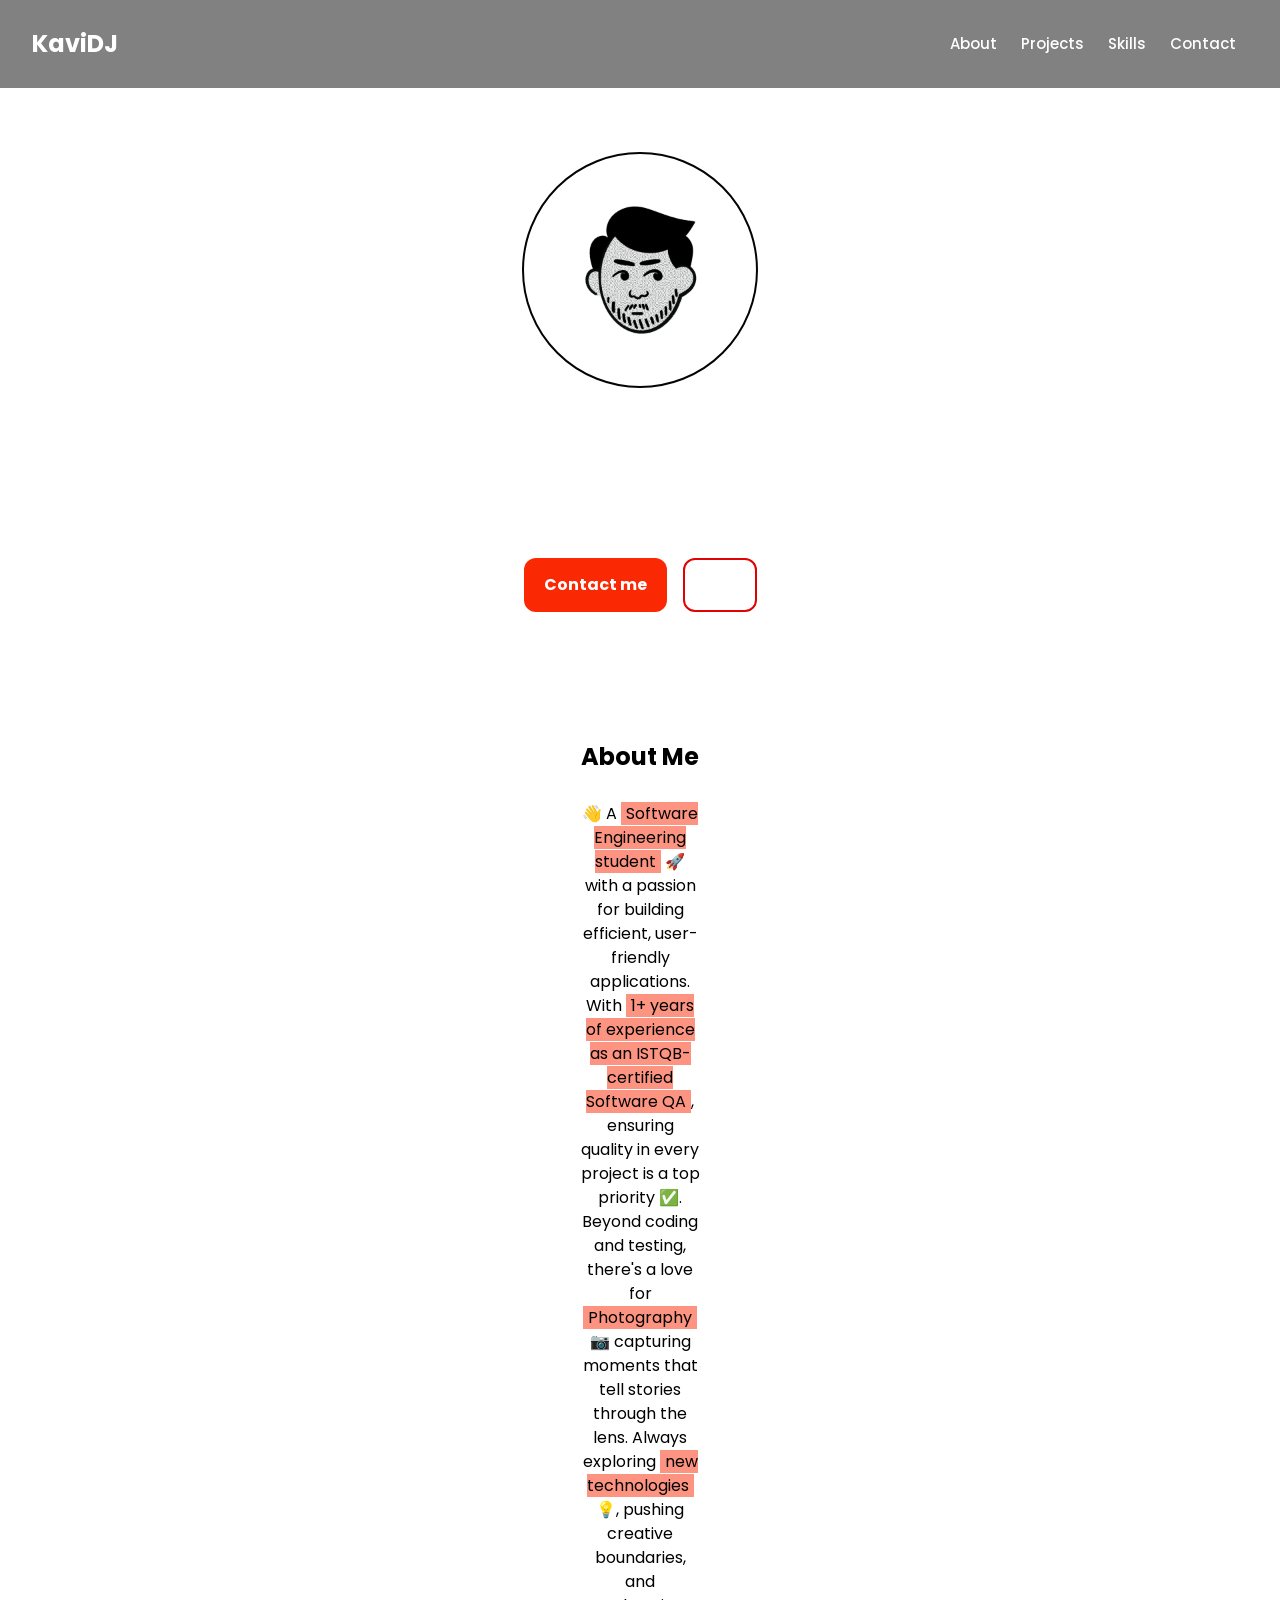
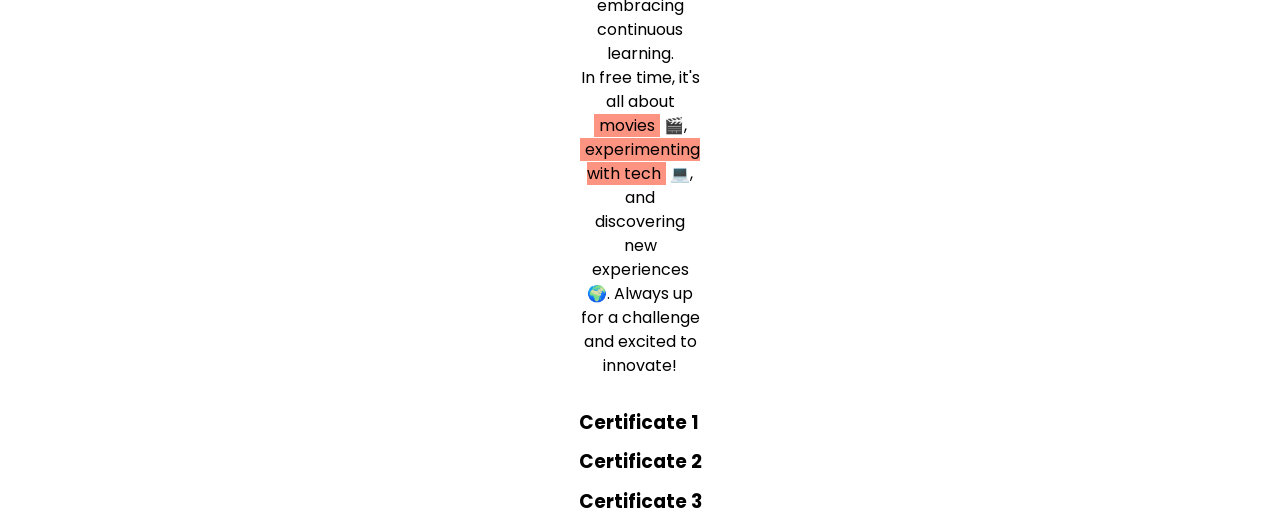
==== index2.html @ ee008426 "UI improved" ====
<!doctype html>
<html lang="en">
<head>
    <meta charset="UTF-8">
    <meta name="viewport" content="width=device-width, initial-scale=1">
    <title>Portfolio</title>
    <link rel="stylesheet" href="styles.css">
    <link rel="stylesheet" href="assets/normalize.css">

    <link rel="preconnect" href="https://fonts.googleapis.com">
    <link rel="preconnect" href="https://fonts.gstatic.com" crossorigin>
    <link href="https://fonts.googleapis.com/css2?family=Poppins:ital,wght@0,100;0,200;0,300;0,400;0,500;0,600;0,700;0,800;0,900;1,100;1,200;1,300;1,400;1,500;1,600;1,700;1,800;1,900&display=swap" rel="stylesheet">
</head>
<body>
<header class="headerNav">
    <a href="/" class="logo-text poppins-bold">KaviDJ</a>
    <nav class="nav">
        <ul class="nav-links poppins-regular">
            <li><a href="/">About</a> </li>
            <li><a href="/">Projects</a> </li>
            <li><a href="/">Skills</a> </li>
            <li><a href="/">Contact</a> </li>
        </ul>
    </nav>
</header>
<main>
    <div class="header finisher-header">
        <section class="hero">
            <div class="hero-img-bg">
                <img class="hero-img" src="assets/logo.png" alt="hero image">
            </div>
            <h1 class="hero-title poppins-bold">Hi, I'm Kavindu Jayasundara</h1>
            <p class="hero-subtitle poppins-regular">Software Engineer (UG) | QA | UI/UX</p>
            <div class="hero-buttons">
                <button class="primary-button">
                    <a class="poppins-bold" href="/">Contact me</a>
                </button>
                <button class="cv-button">
                    <img class="cv-img" src="assets/cv.png" alt="cv">
                </button>
            </div>
        </section>
    </div>

    <section class="about">
        <h2 class="section-title poppins-bold">About Me</h2>
        <p class="section-subtitle poppins-regular">
            👋 A <mark>Software Engineering student</mark> 🚀 with a passion for building efficient, user-friendly applications.
            With <mark>1+ years of experience as an ISTQB-certified Software QA</mark>, ensuring quality in every project is a top priority ✅.
            <br>
            Beyond coding and testing, there's a love for <mark>Photography</mark> 📷 capturing moments that tell stories through the lens.
            Always exploring <mark>new technologies</mark> 💡, pushing creative boundaries, and embracing continuous learning.
            <br>
            In free time, it's all about <mark>movies</mark> 🎬, <mark>experimenting with tech</mark> 💻, and discovering new experiences 🌍.
            Always up for a challenge and excited to innovate!</p>
        <div class="certifications">
            <div class="card">
                <h3 class="card-title
                poppins-bold">Certificate 1</h3>
            </div>
            <div class="card">
                <h3 class="card-title poppins-bold">Certificate 2</h3>
            </div>
            <div class="card">
                <h3 class="card-title
                poppins-bold">Certificate 3</h3>
            </div>
        </div>
    </section>
</main>

<script src="assets/finisher-header.es5.min.js" type="text/javascript"></script>
<script type="text/javascript">
    new FinisherHeader({
        "count": 10,
        "size": {
            "min": 1300,
            "max": 1500,
            "pulse": 0
        },
        "speed": {
            "x": {
                "min": 0.1,
                "max": 0.6
            },
            "y": {
                "min": 0.1,
                "max": 0.6
            }
        },
        "colors": {
            "background": "#eb2a2a",
            "particles": [
                "#ff4848",
                "#000000",
                "#2235e5",
                "#000000",
                "#ff0000"
            ]
        },
        "blending": "overlay",
        "opacity": {
            "center": 0.5,
            "edge": 0.05
        },
        "skew": 0,
        "shapes": [
            "c"
        ]
    });
</script>
</body>
</html>
---- styles.css ----
:root{

}

@layer reset {
    /* Box sizing rules */
    *,
    *::before,
    *::after {
        box-sizing: border-box;
    }

    /* Prevent font size inflation */
    html {
        -moz-text-size-adjust: none;
        -webkit-text-size-adjust: none;
        text-size-adjust: none;
    }

    /* Remove default margin in favour of better control in authored CSS */
    body, h1, h2, h3, h4, p,
    figure, blockquote, dl, dd {
        margin-block-end: 0;
    }

    /* Remove list styles on ul, ol elements with a list role, which suggests default styling will be removed */
    ul[role='list'],
    ol[role='list'] {
        list-style: none;
    }

    /* Set core body defaults */
    body {
        min-height: 100vh;
        line-height: 1.5;
    }

    /* Set shorter line heights on headings and interactive elements */
    h1, h2, h3, h4,
    button, input, label {
        line-height: 1.1;
    }

    /* Balance text wrapping on headings */
    h1, h2,
    h3, h4 {
        text-wrap: balance;
    }

    /* A elements that don't have a class get default styles */
    a:not([class]) {
        text-decoration-skip-ink: auto;
        color: currentColor;
    }

    /* Make images easier to work with */
    img,
    picture {
        max-width: 100%;
        display: block;
    }

    /* Inherit fonts for inputs and buttons */
    input, button,
    textarea, select {
        font-family: inherit;
        font-size: inherit;
    }

    /* Make sure textareas without a rows attribute are not tiny */
    textarea:not([rows]) {
        min-height: 10em;
    }

    /* Anything that has been anchored to should have extra scroll margin */
    :target {
        scroll-margin-block: 5ex;
    }
}

@layer poppins {
    .poppins-thin {
        font-family: "Poppins", sans-serif;
        font-weight: 100;
        font-style: normal;
    }

    .poppins-extralight {
        font-family: "Poppins", sans-serif;
        font-weight: 200;
        font-style: normal;
    }

    .poppins-light {
        font-family: "Poppins", sans-serif;
        font-weight: 300;
        font-style: normal;
    }

    .poppins-regular {
        font-family: "Poppins", sans-serif;
        font-weight: 400;
        font-style: normal;
    }

    .poppins-medium {
        font-family: "Poppins", sans-serif;
        font-weight: 500;
        font-style: normal;
    }

    .poppins-semibold {
        font-family: "Poppins", sans-serif;
        font-weight: 600;
        font-style: normal;
    }

    .poppins-bold {
        font-family: "Poppins", sans-serif;
        font-weight: 700;
        font-style: normal;
    }

    .poppins-extrabold {
        font-family: "Poppins", sans-serif;
        font-weight: 800;
        font-style: normal;
    }

    .poppins-black {
        font-family: "Poppins", sans-serif;
        font-weight: 900;
        font-style: normal;
    }

    .poppins-thin-italic {
        font-family: "Poppins", sans-serif;
        font-weight: 100;
        font-style: italic;
    }

    .poppins-extralight-italic {
        font-family: "Poppins", sans-serif;
        font-weight: 200;
        font-style: italic;
    }

    .poppins-light-italic {
        font-family: "Poppins", sans-serif;
        font-weight: 300;
        font-style: italic;
    }

    .poppins-regular-italic {
        font-family: "Poppins", sans-serif;
        font-weight: 400;
        font-style: italic;
    }

    .poppins-medium-italic {
        font-family: "Poppins", sans-serif;
        font-weight: 500;
        font-style: italic;
    }

    .poppins-semibold-italic {
        font-family: "Poppins", sans-serif;
        font-weight: 600;
        font-style: italic;
    }

    .poppins-bold-italic {
        font-family: "Poppins", sans-serif;
        font-weight: 700;
        font-style: italic;
    }

    .poppins-extrabold-italic {
        font-family: "Poppins", sans-serif;
        font-weight: 800;
        font-style: italic;
    }

    .poppins-black-italic {
        font-family: "Poppins", sans-serif;
        font-weight: 900;
        font-style: italic;
    }
}

@layer base {
    .headerNav{
        display: flex;
        justify-content: space-between;
        align-items: center;
        padding: 1rem 2rem;
        background-color: rgba(5, 5, 5, 0.5);
        color: white;
    }

    .logo-text{
        color: white;
        font-size: 1.5rem;
        text-decoration: none;
    }

    .nav-links{
        display: flex;
        align-items: center;
    }
    .nav-links li{
        list-style: none;
        margin: 0 12px;
    }
    .nav-links li a{
        position: relative;
        color: #ffffff;
        font-size: 15px;
        font-weight: 500;
        padding: 6px 0;
        text-decoration: none;
    }
    .nav-links li a:before{
        content: '';
        position: absolute;
        bottom: 0;
        left: 0;
        height: 3px;
        width: 0%;
        background: #fb2804;
        border-radius: 12px;
        transition: all 0.4s ease;
    }
    .nav-links li a:hover:before{
        width: 100%;
    }

    .header{
        padding-bottom: 3rem;
    }

    .hero{
        display: flex;
        flex-direction: column;
        justify-content: center;
        align-items: center;
        gap: 1rem;
        margin-top: 4rem;
    }

    .hero-img-bg{
        background-color: #ffffff;
        border-radius: 50%;
        border: 2px solid #040404;
        padding: 1rem;
    }

    .hero-img{
        height: 200px;
        width: 200px;
    }

    .hero-title{
        font-size: 2rem;
        font-weight: 700;
        margin-bottom: 5px;
        color: white;

    }

    .hero-subtitle{
        font-size: 1rem;
        font-weight: 400;
        margin-top: 0px;
        margin-bottom: 20px;
        color: white;

    }

    .hero-buttons{
        display: flex;
        gap: 1rem;
    }

    .primary-button{
        padding: 10px 20px;
        background-color: #fb2804;
        border: none;
        border-radius: 12px;
        font-size: 15px;
        font-weight: 500;
        cursor: pointer;
        transition: all 0.4s ease;
    }

    .primary-button:hover{
        background-color: #fa6060;

    }

    .primary-button>a{
        color: white;
        text-decoration: none;
    }

    .cv-button{
        padding: 10px 20px;
        background-color: transparent;
        border: 2px solid #e10303;
        border-radius: 12px;
        cursor: pointer;
    }

    .cv-img{
        height: 30px;
        width: 30px;
    }

    .about{
        display: flex;
        flex-direction: column;
        justify-content: center;
        align-items: center;
        gap: 1rem;
        margin-top: 4rem;
    }

    .section-subtitle{
        padding-inline: 40rem ;
        flex: auto;
        text-align: center;
    }

    .section-subtitle>mark{
        background-color: rgba(251, 40, 4, 0.5);
        padding-left: 5px;
        padding-right: 5px;
    }
    .
}
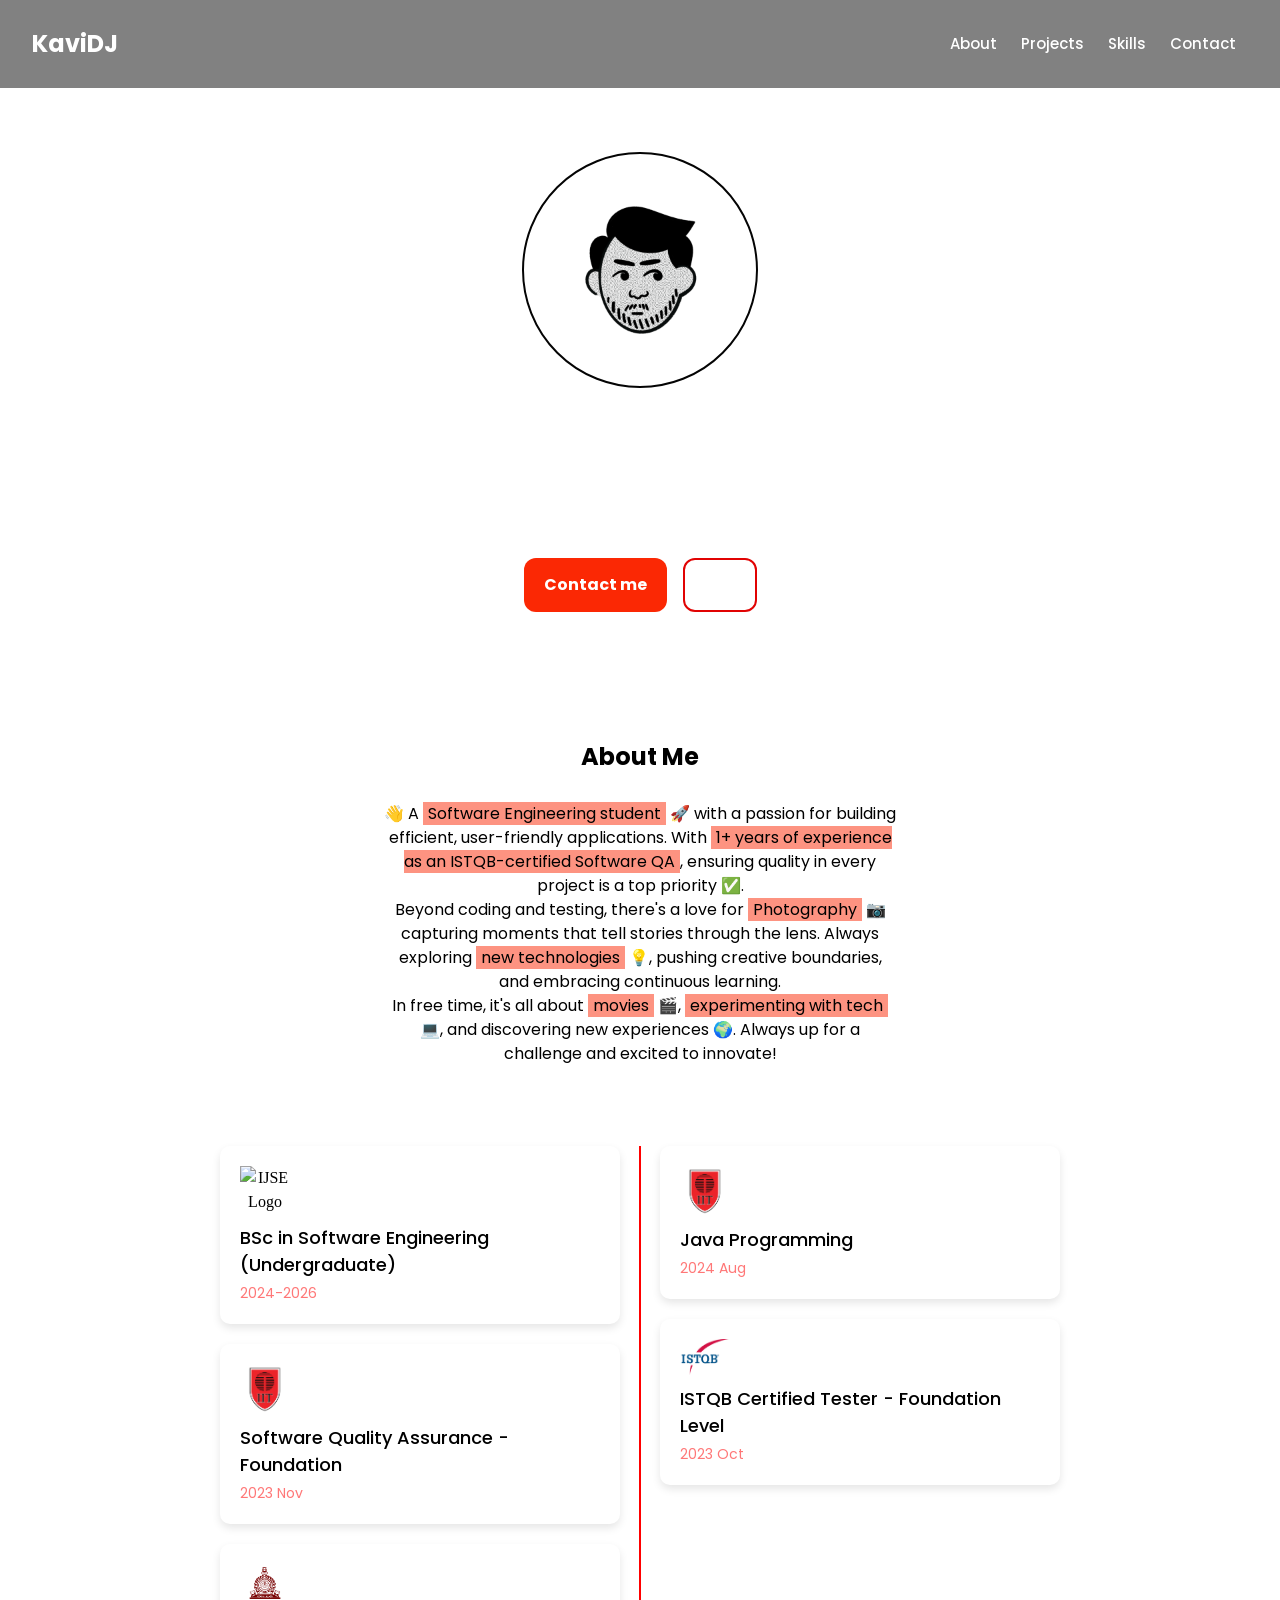
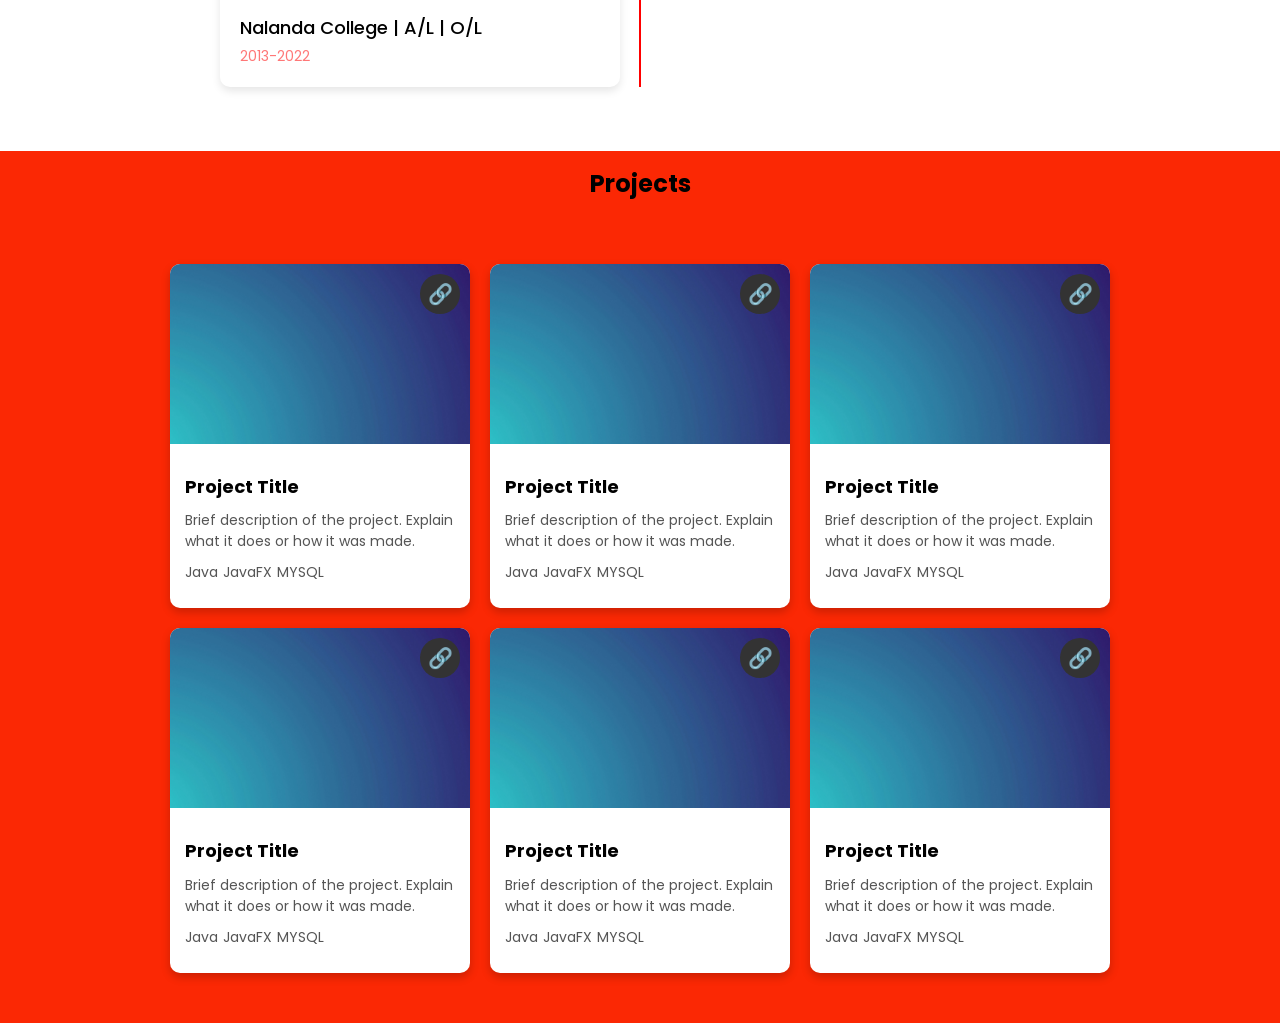
==== commit f684302f: "added sections" ====
--- a/index2.html
+++ b/index2.html
@@ -53,22 +53,152 @@
             <br>
             In free time, it's all about <mark>movies</mark> 🎬, <mark>experimenting with tech</mark> 💻, and discovering new experiences 🌍.
             Always up for a challenge and excited to innovate!</p>
-        <div class="certifications">
-            <div class="card">
-                <h3 class="card-title
-                poppins-bold">Certificate 1</h3>
-            </div>
-            <div class="card">
-                <h3 class="card-title poppins-bold">Certificate 2</h3>
-            </div>
-            <div class="card">
-                <h3 class="card-title
-                poppins-bold">Certificate 3</h3>
-            </div>
+        <div class="timeline" >
+            <!-- Left Column -->
+            <div class="column">
+                <div class="card">
+                    <img src="assets/ijse.png" alt="IJSE Logo">
+                    <div class="title poppins-medium">BSc in Software Engineering (Undergraduate)</div>
+                    <div class="date poppins-regular">2024-2026</div>
+                </div>
+
+                <div class="card">
+                    <img src="assets/iit.png" alt="IIT Logo">
+                    <div class="title poppins-medium">Software Quality Assurance - Foundation</div>
+                    <div class="date poppins-regular">2023 Nov</div>
+                </div>
+
+                <div class="card">
+                    <img src="assets/nc.png" alt="NC Logo">
+                    <div class="title poppins-medium">Nalanda College | A/L | O/L</div>
+                    <div class="date poppins-regular">2013-2022</div>
+                </div>
+            </div>
+
+            <!-- Right Column -->
+            <div class="column">
+                <div class="card">
+                    <img src="assets/iit.png" alt="IIT Logo">
+                    <div class="title poppins-medium">Java Programming</div>
+                    <div class="date poppins-regular">2024 Aug</div>
+                </div>
+
+                <div class="card">
+                    <img src="assets/istqb.jpg" alt="ISTQB Logo">
+                    <div class="title poppins-medium">ISTQB Certified Tester - Foundation Level</div>
+                    <div class="date poppins-regular">2023 Oct</div>
+                </div>
+
+
+            </div>
+        </div>
+    </section>
+
+    <section class="projects">
+        <h2 class="section-title poppins-bold">Projects</h2>
+        <div class="projects-container">
+
+            <div class="project-card">
+                <div class="github-circle">
+                    <a href="assets/project.jpg" target="_blank">🔗</a>
+                </div>
+                <img src="assets/project.jpg" alt="Project 1">
+                <div class="content">
+                    <h3 class="poppins-medium">Project Title</h3>
+                    <p class="poppins-regular">Brief description of the project. Explain what it does or how it was made.</p>
+                    <div class="tech-stack poppins-regular">
+                        <p class="tech">Java</p>
+                        <p class="tech">JavaFX</p>
+                        <p class="tech">MYSQL</p>
+                    </div>
+                </div>
+            </div>
+
+            <div class="project-card">
+                <div class="github-circle">
+                    <a href="assets/project.jpg" target="_blank">🔗</a>
+                </div>
+                <img src="assets/project.jpg" alt="Project 1">
+                <div class="content">
+                    <h3 class="poppins-medium">Project Title</h3>
+                    <p class="poppins-regular">Brief description of the project. Explain what it does or how it was made.</p>
+                    <div class="tech-stack poppins-regular">
+                        <p class="tech">Java</p>
+                        <p class="tech">JavaFX</p>
+                        <p class="tech">MYSQL</p>
+                    </div>
+                </div>
+            </div>
+
+            <div class="project-card">
+                <div class="github-circle">
+                    <a href="assets/project.jpg" target="_blank">🔗</a>
+                </div>
+                <img src="assets/project.jpg" alt="Project 1">
+                <div class="content">
+                    <h3 class="poppins-medium">Project Title</h3>
+                    <p class="poppins-regular">Brief description of the project. Explain what it does or how it was made.</p>
+                    <div class="tech-stack poppins-regular">
+                        <p class="tech">Java</p>
+                        <p class="tech">JavaFX</p>
+                        <p class="tech">MYSQL</p>
+                    </div>
+                </div>
+            </div>
+
+            <div class="project-card">
+                <div class="github-circle">
+                    <a href="assets/project.jpg" target="_blank">🔗</a>
+                </div>
+                <img src="assets/project.jpg" alt="Project 1">
+                <div class="content">
+                    <h3 class="poppins-medium">Project Title</h3>
+                    <p class="poppins-regular">Brief description of the project. Explain what it does or how it was made.</p>
+                    <div class="tech-stack poppins-regular">
+                        <p class="tech">Java</p>
+                        <p class="tech">JavaFX</p>
+                        <p class="tech">MYSQL</p>
+                    </div>
+                </div>
+            </div>
+
+            <div class="project-card">
+                <div class="github-circle">
+                    <a href="assets/project.jpg" target="_blank">🔗</a>
+                </div>
+                <img src="assets/project.jpg" alt="Project 1">
+                <div class="content">
+                    <h3 class="poppins-medium">Project Title</h3>
+                    <p class="poppins-regular">Brief description of the project. Explain what it does or how it was made.</p>
+                    <div class="tech-stack poppins-regular">
+                        <p class="tech">Java</p>
+                        <p class="tech">JavaFX</p>
+                        <p class="tech">MYSQL</p>
+                    </div>
+                </div>
+            </div>
+
+            <div class="project-card">
+                <div class="github-circle">
+                    <a href="assets/project.jpg" target="_blank">🔗</a>
+                </div>
+                <img src="assets/project.jpg" alt="Project 1">
+                <div class="content">
+                    <h3 class="poppins-medium">Project Title</h3>
+                    <p class="poppins-regular">Brief description of the project. Explain what it does or how it was made.</p>
+                    <div class="tech-stack poppins-regular">
+                        <p class="tech">Java</p>
+                        <p class="tech">JavaFX</p>
+                        <p class="tech">MYSQL</p>
+                    </div>
+                </div>
+            </div>
+
         </div>
     </section>
 </main>
 
+<script src="script.js"></script>
 <script src="assets/finisher-header.es5.min.js" type="text/javascript"></script>
 <script type="text/javascript">
     new FinisherHeader({
--- a/styles.css
+++ b/styles.css
@@ -1,5 +1,5 @@
 :root{
-
+    --primary: #fb2804;
 }
 
 @layer reset {
@@ -326,7 +326,7 @@
     }
 
     .section-subtitle{
-        padding-inline: 40rem ;
+        padding-inline: 30% ;
         flex: auto;
         text-align: center;
     }
@@ -336,5 +336,153 @@
         padding-left: 5px;
         padding-right: 5px;
     }
-    .
+
+
+    .timeline {
+        display: flex;
+        justify-content: center;
+        align-items: flex-start;
+        gap: 40px;
+        position: relative;
+        margin-top: 4rem;
+    }
+
+    .timeline::before {
+        content: "";
+        position: absolute;
+        width: 2px;
+        height: 100%;
+        background-color: #ff0000;
+        left: 50%;
+        top: 0;
+        transform: translateX(-50%);
+    }
+
+    .column {
+        display: flex;
+        flex-direction: column;
+        gap: 20px;
+    }
+
+    .card {
+        background-color: transparent;
+        padding: 20px;
+        border-radius: 10px;
+        box-shadow: 0 4px 8px rgba(0, 0, 0, 0.1);
+        width: 400px;
+        text-align: center;
+        transition: transform 0.3s ease, box-shadow 0.3s ease;
+    }
+
+    .card:hover {
+        transform: translateY(-5px);
+        box-shadow: 0 6px 12px rgba(255, 0, 0, 0.2);
+    }
+
+    .card img {
+        max-width: 50px;
+        margin-bottom: 10px;
+        margin-left: 0;
+    }
+
+    .title {
+        font-size: 18px;
+        margin-bottom: 5px;
+        text-align: left;
+    }
+
+    .date {
+        font-size: 14px;
+        color: #ff7777;
+        text-align: left;
+    }
+
+
+
+    .projects{
+        display: flex;
+        flex-direction: column;
+        justify-content: center;
+        align-items: center;
+        gap: 1rem;
+        margin-top: 4rem;
+        background-color: var(--primary);
+    }
+
+    .projects-container {
+        display: grid;
+        grid-template-columns: repeat(3, 1fr);
+        gap: 20px;
+        padding: 50px;
+        justify-content: center;
+    }
+
+    .project-card {
+        background: white;
+        border-radius: 10px;
+        overflow: hidden;
+        box-shadow: 0 4px 10px rgba(0, 0, 0, 0.2);
+        max-width: 300px;
+    }
+
+    .project-card img {
+        width: 100%;
+        height: 180px;
+        object-fit: cover;
+    }
+
+    .content {
+        padding: 15px;
+    }
+
+    .content h3 {
+        font-size: 18px;
+        font-weight: bold;
+    }
+
+    .content p {
+        font-size: 14px;
+        color: #555;
+    }
+
+    .tech-stack{
+        display: flex;
+        flex-direction: row;
+        gap: 5px;
+    }
+
+    .tech {
+        font-size: 5px;
+        color: #000000;
+        margin: 10px 0;
+    }
+
+    .github-circle {
+        position: absolute;
+        top: 10px;
+        right: 10px;
+        width: 40px;
+        height: 40px;
+        background-color: #333;
+        border-radius: 50%;
+        display: flex;
+        justify-content: center;
+        align-items: center;
+    }
+
+    .github-circle a {
+        color: white;
+        text-decoration: none;
+        font-size: 20px;
+    }
+
+    .project-card {
+        position: relative;
+        background: white;
+        border-radius: 10px;
+        overflow: hidden;
+        box-shadow: 0 4px 10px rgba(0, 0, 0, 0.2);
+        max-width: 300px;
+    }
+
 }
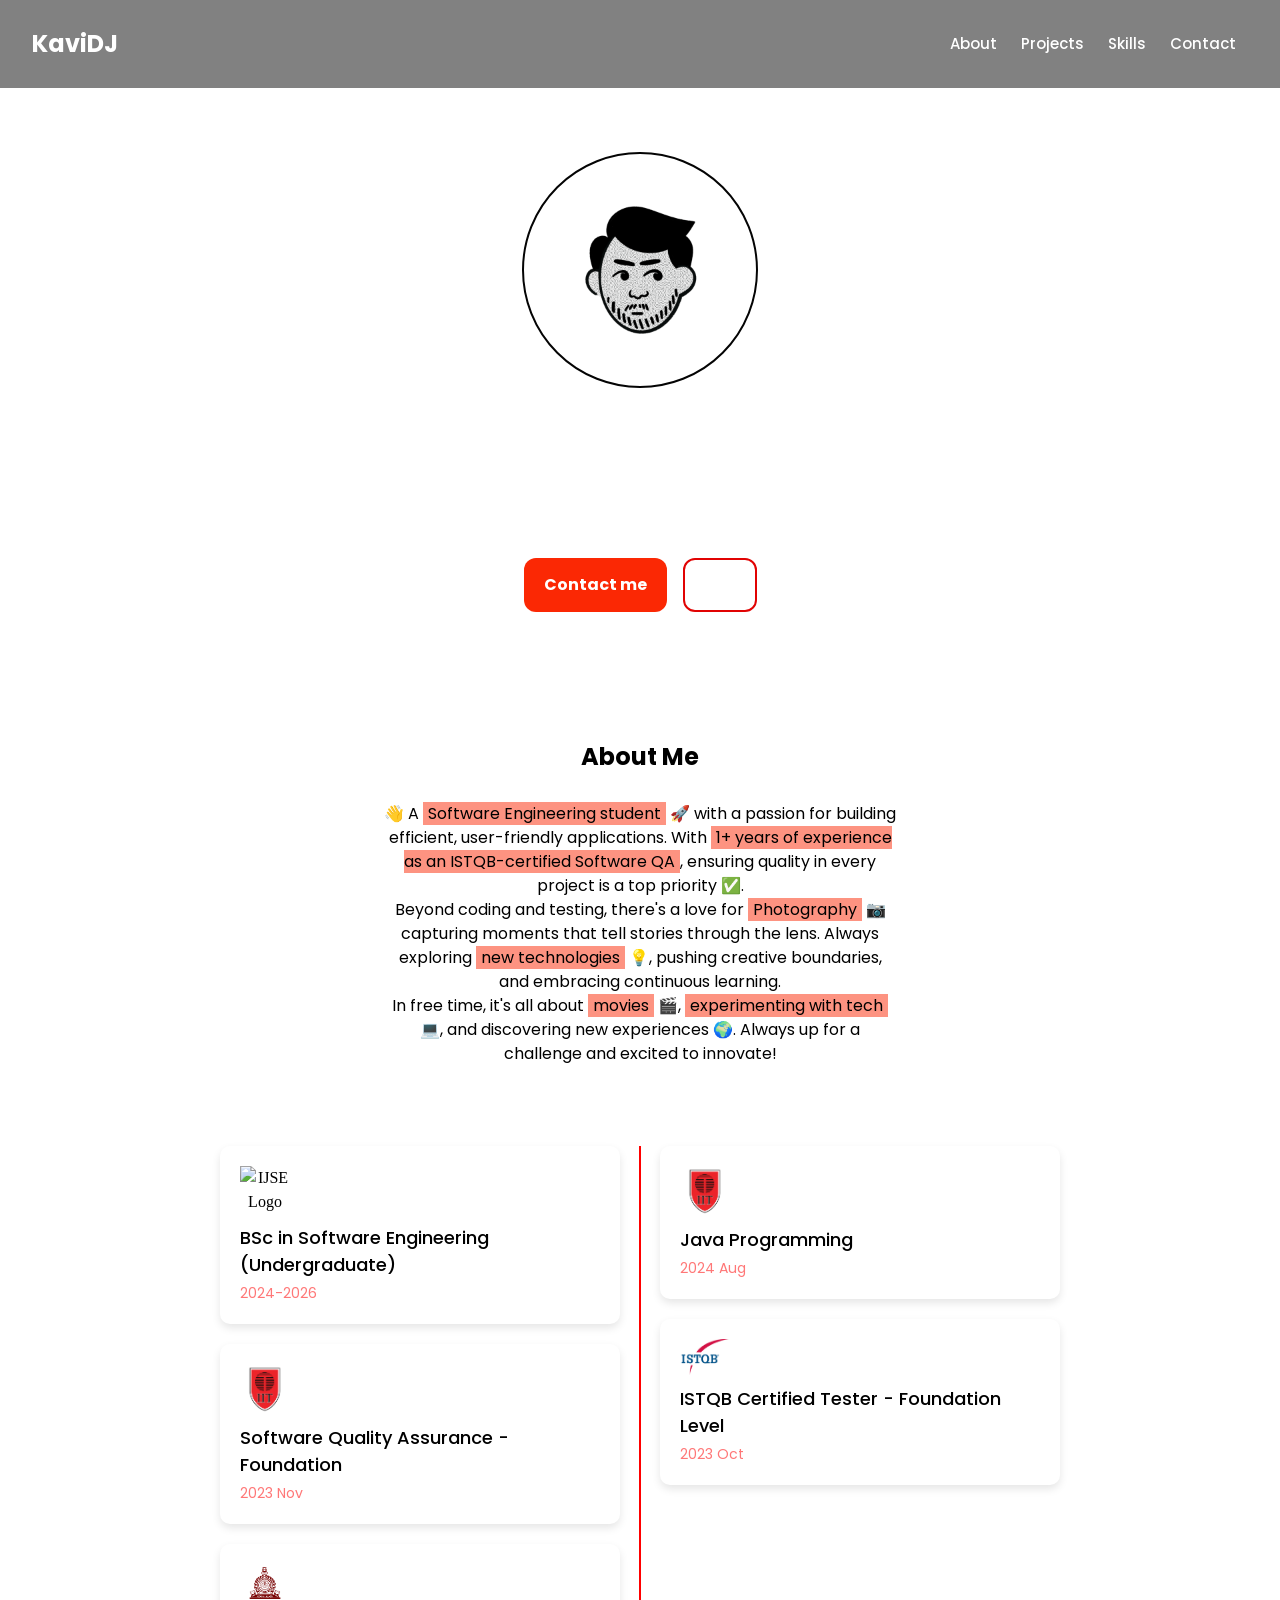
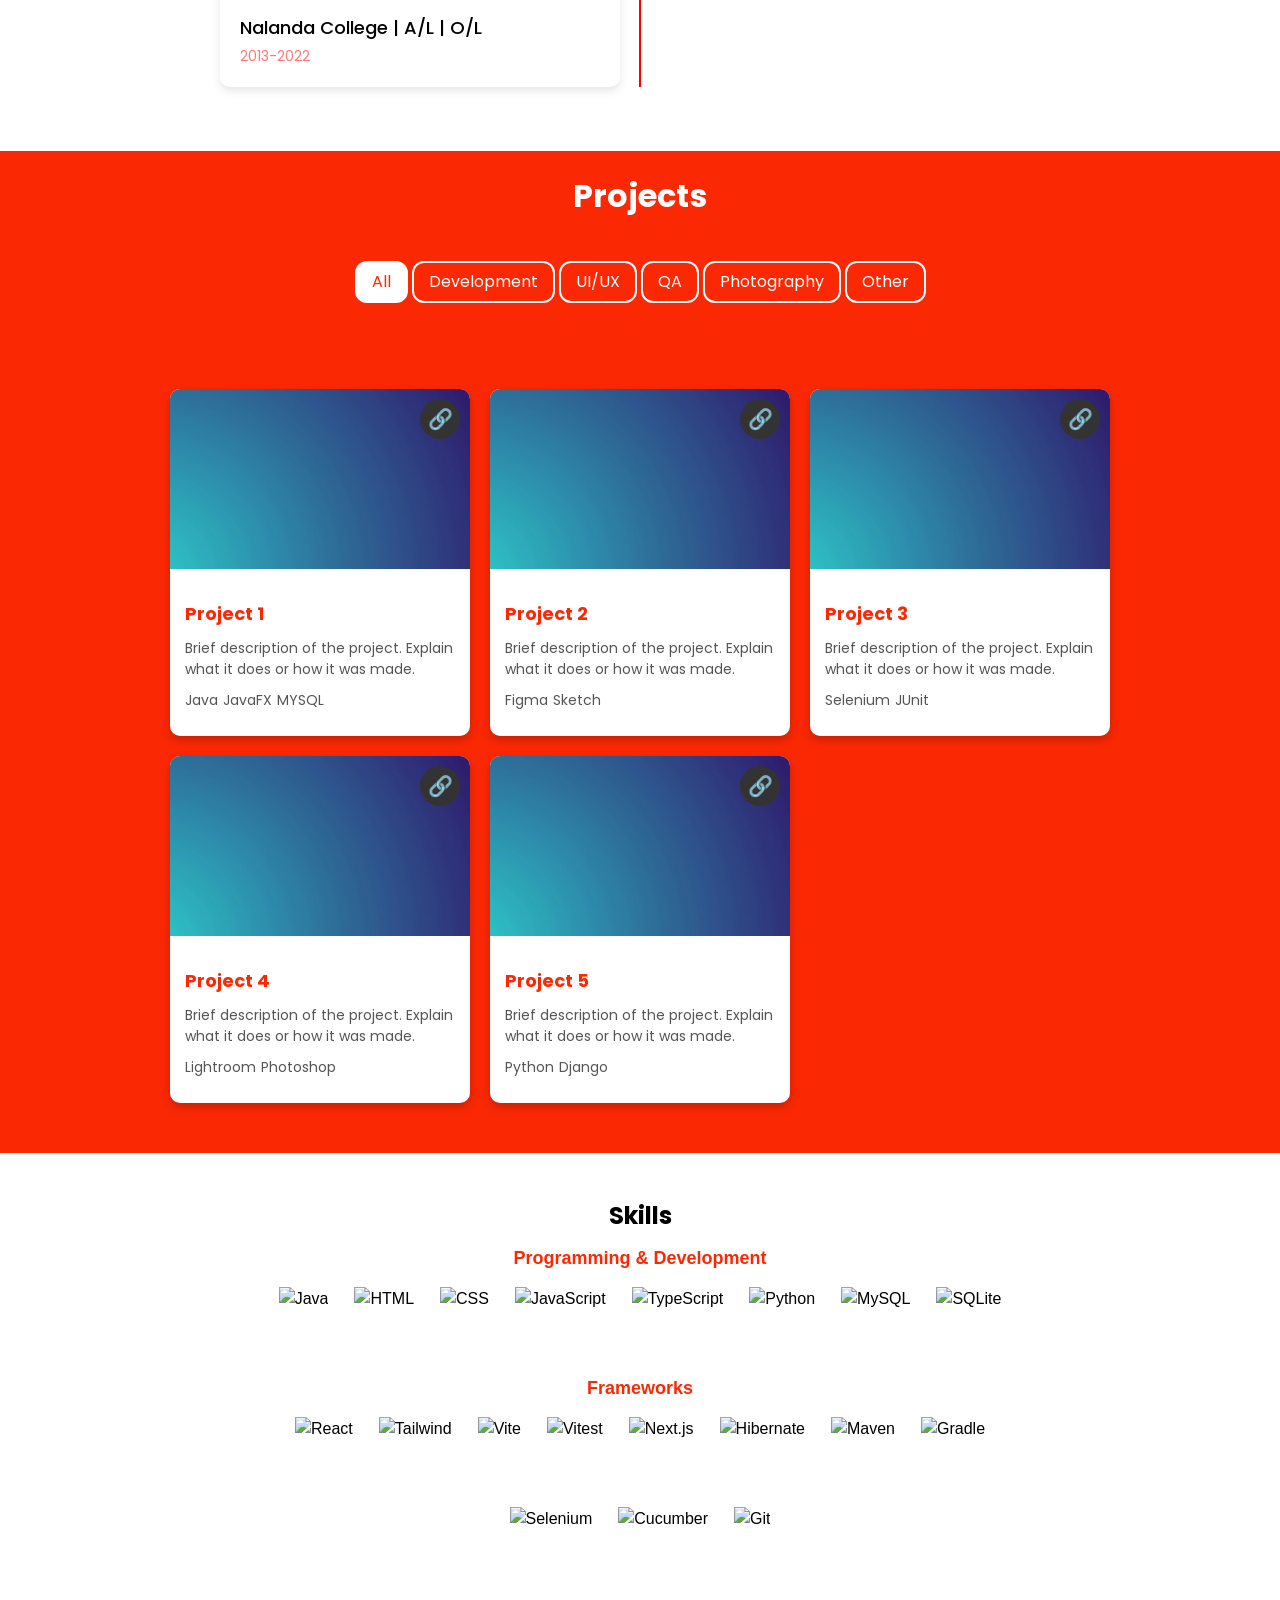
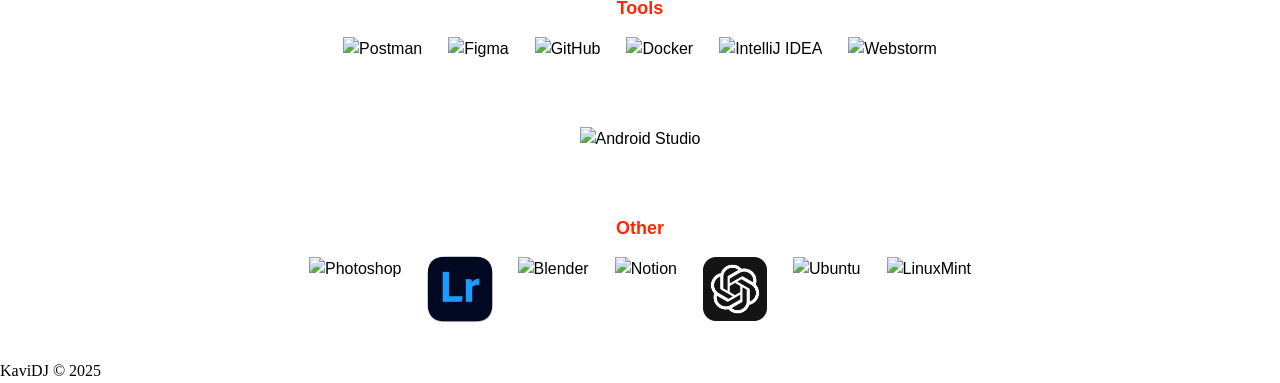
==== commit 45f2d221: "add skill section" ====
--- a/index2.html
+++ b/index2.html
@@ -96,15 +96,35 @@
 
     <section class="projects">
         <h2 class="section-title poppins-bold">Projects</h2>
+
+        <div class="filter-container poppins-regular">
+            <button class="filter-btn active" data-category="all">All</button>
+            <button class="filter-btn" data-category="development">Development</button>
+            <button class="filter-btn" data-category="uiux">UI/UX</button>
+            <button class="filter-btn" data-category="qa">QA</button>
+            <button class="filter-btn" data-category="photography">Photography</button>
+            <button class="filter-btn" data-category="other">Other</button>
+        </div>
+
+        <div class="dropdown">
+            <select id="categorySelect">
+                <option value="all">All</option>
+                <option value="development">Development</option>
+                <option value="uiux">UI/UX</option>
+                <option value="qa">QA</option>
+                <option value="photography">Photography</option>
+                <option value="other">Other</option>
+            </select>
+        </div>
+
         <div class="projects-container">
-
-            <div class="project-card">
-                <div class="github-circle">
-                    <a href="assets/project.jpg" target="_blank">🔗</a>
+            <div class="project-card" data-category="development">
+                <div class="github-circle">
+                    <a href="project1.jpg" target="_blank">🔗</a>
                 </div>
                 <img src="assets/project.jpg" alt="Project 1">
                 <div class="content">
-                    <h3 class="poppins-medium">Project Title</h3>
+                    <h3 class="poppins-medium">Project 1</h3>
                     <p class="poppins-regular">Brief description of the project. Explain what it does or how it was made.</p>
                     <div class="tech-stack poppins-regular">
                         <p class="tech">Java</p>
@@ -113,90 +133,135 @@
                     </div>
                 </div>
             </div>
-
-            <div class="project-card">
-                <div class="github-circle">
-                    <a href="assets/project.jpg" target="_blank">🔗</a>
-                </div>
-                <img src="assets/project.jpg" alt="Project 1">
-                <div class="content">
-                    <h3 class="poppins-medium">Project Title</h3>
-                    <p class="poppins-regular">Brief description of the project. Explain what it does or how it was made.</p>
-                    <div class="tech-stack poppins-regular">
-                        <p class="tech">Java</p>
-                        <p class="tech">JavaFX</p>
-                        <p class="tech">MYSQL</p>
-                    </div>
-                </div>
-            </div>
-
-            <div class="project-card">
-                <div class="github-circle">
-                    <a href="assets/project.jpg" target="_blank">🔗</a>
-                </div>
-                <img src="assets/project.jpg" alt="Project 1">
-                <div class="content">
-                    <h3 class="poppins-medium">Project Title</h3>
-                    <p class="poppins-regular">Brief description of the project. Explain what it does or how it was made.</p>
-                    <div class="tech-stack poppins-regular">
-                        <p class="tech">Java</p>
-                        <p class="tech">JavaFX</p>
-                        <p class="tech">MYSQL</p>
-                    </div>
-                </div>
-            </div>
-
-            <div class="project-card">
-                <div class="github-circle">
-                    <a href="assets/project.jpg" target="_blank">🔗</a>
-                </div>
-                <img src="assets/project.jpg" alt="Project 1">
-                <div class="content">
-                    <h3 class="poppins-medium">Project Title</h3>
-                    <p class="poppins-regular">Brief description of the project. Explain what it does or how it was made.</p>
-                    <div class="tech-stack poppins-regular">
-                        <p class="tech">Java</p>
-                        <p class="tech">JavaFX</p>
-                        <p class="tech">MYSQL</p>
-                    </div>
-                </div>
-            </div>
-
-            <div class="project-card">
-                <div class="github-circle">
-                    <a href="assets/project.jpg" target="_blank">🔗</a>
-                </div>
-                <img src="assets/project.jpg" alt="Project 1">
-                <div class="content">
-                    <h3 class="poppins-medium">Project Title</h3>
-                    <p class="poppins-regular">Brief description of the project. Explain what it does or how it was made.</p>
-                    <div class="tech-stack poppins-regular">
-                        <p class="tech">Java</p>
-                        <p class="tech">JavaFX</p>
-                        <p class="tech">MYSQL</p>
-                    </div>
-                </div>
-            </div>
-
-            <div class="project-card">
-                <div class="github-circle">
-                    <a href="assets/project.jpg" target="_blank">🔗</a>
-                </div>
-                <img src="assets/project.jpg" alt="Project 1">
-                <div class="content">
-                    <h3 class="poppins-medium">Project Title</h3>
-                    <p class="poppins-regular">Brief description of the project. Explain what it does or how it was made.</p>
-                    <div class="tech-stack poppins-regular">
-                        <p class="tech">Java</p>
-                        <p class="tech">JavaFX</p>
-                        <p class="tech">MYSQL</p>
-                    </div>
-                </div>
-            </div>
-
-        </div>
+            <div class="project-card" data-category="uiux">
+                <div class="github-circle">
+                    <a href="project2.jpg" target="_blank">🔗</a>
+                </div>
+                <img src="assets/project.jpg" alt="Project 2">
+                <div class="content">
+                    <h3 class="poppins-medium">Project 2</h3>
+                    <p class="poppins-regular">Brief description of the project. Explain what it does or how it was made.</p>
+                    <div class="tech-stack poppins-regular">
+                        <p class="tech">Figma</p>
+                        <p class="tech">Sketch</p>
+                    </div>
+                </div>
+            </div>
+            <div class="project-card" data-category="qa">
+                <div class="github-circle">
+                    <a href="project3.jpg" target="_blank">🔗</a>
+                </div>
+                <img src="assets/project.jpg" alt="Project 3">
+                <div class="content">
+                    <h3 class="poppins-medium">Project 3</h3>
+                    <p class="poppins-regular">Brief description of the project. Explain what it does or how it was made.</p>
+                    <div class="tech-stack poppins-regular">
+                        <p class="tech">Selenium</p>
+                        <p class="tech">JUnit</p>
+                    </div>
+                </div>
+            </div>
+            <div class="project-card" data-category="photography">
+                <div class="github-circle">
+                    <a href="project4.jpg" target="_blank">🔗</a>
+                </div>
+                <img src="assets/project.jpg" alt="Project 4">
+                <div class="content">
+                    <h3 class="poppins-medium">Project 4</h3>
+                    <p class="poppins-regular">Brief description of the project. Explain what it does or how it was made.</p>
+                    <div class="tech-stack poppins-regular">
+                        <p class="tech">Lightroom</p>
+                        <p class="tech">Photoshop</p>
+                    </div>
+                </div>
+            </div>
+            <div class="project-card" data-category="other">
+                <div class="github-circle">
+                    <a href="project5.jpg" target="_blank">🔗</a>
+                </div>
+                <img src="assets/project.jpg" alt="Project 5">
+                <div class="content">
+                    <h3 class="poppins-medium">Project 5</h3>
+                    <p class="poppins-regular">Brief description of the project. Explain what it does or how it was made.</p>
+                    <div class="tech-stack poppins-regular">
+                        <p class="tech">Python</p>
+                        <p class="tech">Django</p>
+                    </div>
+                </div>
+            </div>
+        </div>
+    </section>
+
+    <section class="skills">
+        <h2 class="section-title poppins-bold">Skills</h2>
+        <div class="category">
+            <h3>Programming & Development</h3>
+            <div class="skills-list">
+                <img src="https://skillicons.dev/icons?i=java" alt="Java">
+                <img src="https://skillicons.dev/icons?i=html" alt="HTML">
+                <img src="https://skillicons.dev/icons?i=css" alt="CSS">
+                <img src="https://skillicons.dev/icons?i=js" alt="JavaScript">
+                <img src="https://skillicons.dev/icons?i=ts" alt="TypeScript">
+                <img src="https://skillicons.dev/icons?i=python" alt="Python">
+                <img src="https://skillicons.dev/icons?i=mysql" alt="MySQL">
+                <img src="https://skillicons.dev/icons?i=sqlite" alt="SQLite">
+            </div>
+        </div>
+
+        <div class="category">
+            <h3>Frameworks</h3>
+            <div class="skills-list">
+                <img src="https://skillicons.dev/icons?i=react" alt="React">
+                <img src="https://skillicons.dev/icons?i=tailwind" alt="Tailwind">
+                <img src="https://skillicons.dev/icons?i=vite" alt="Vite">
+                <img src="https://skillicons.dev/icons?i=vitest" alt="Vitest">
+                <img src="https://skillicons.dev/icons?i=nextjs" alt="Next.js">
+                <img src="https://skillicons.dev/icons?i=hibernate" alt="Hibernate">
+                <img src="https://skillicons.dev/icons?i=maven" alt="Maven">
+                <img src="https://skillicons.dev/icons?i=gradle" alt="Gradle">
+                <img src="https://skillicons.dev/icons?i=selenium" alt="Selenium">
+                <img src="https://skillicons.dev/icons?i=gherkin" alt="Cucumber">
+                <img src="https://skillicons.dev/icons?i=git" alt="Git">
+            </div>
+        </div>
+
+        <div class="category">
+            <h3>Tools</h3>
+            <div class="skills-list">
+                <img src="https://skillicons.dev/icons?i=postman" alt="Postman">
+                <img src="https://skillicons.dev/icons?i=figma" alt="Figma">
+                <img src="https://skillicons.dev/icons?i=github" alt="GitHub">
+                <img src="https://skillicons.dev/icons?i=docker" alt="Docker">
+                <img src="https://skillicons.dev/icons?i=idea" alt="IntelliJ IDEA">
+                <img src="https://skillicons.dev/icons?i=webstorm" alt="Webstorm">
+                <img src="https://skillicons.dev/icons?i=androidstudio" alt="Android Studio">
+            </div>
+        </div>
+
+        <div class="category">
+            <h3>Other</h3>
+            <div class="skills-list">
+                <img src="https://skillicons.dev/icons?i=ps" alt="Photoshop">
+                <img src="assets/lr.png" alt="Lightroom" style="padding: 0">
+                <img src="https://skillicons.dev/icons?i=blender" alt="Blender">
+                <img src="https://skillicons.dev/icons?i=notion" alt="Notion">
+                <img src="assets/chatgpt.png" alt="Chatgpt">
+                <img src="https://skillicons.dev/icons?i=ubuntu" alt="Ubuntu">
+                <img src="https://skillicons.dev/icons?i=mint" alt="LinuxMint">
+            </div>
+        </div>
+    </section>
+
+    <section class="contact">
+        
     </section>
 </main>
+
+<footer>
+    <div class="footer-container">
+        KaviDJ &copy; 2025
+    </div>
+</footer>
 
 <script src="script.js"></script>
 <script src="assets/finisher-header.es5.min.js" type="text/javascript"></script>
--- a/styles.css
+++ b/styles.css
@@ -397,7 +397,32 @@
         text-align: left;
     }
 
-
+    .filter-container {
+        margin-bottom: 20px;
+    }
+    .filter-btn {
+        background: transparent;
+        border-radius: 12px;
+        border: 2px white solid;
+        padding: 10px 15px;
+        color: white;
+        margin: 5px;
+        cursor: pointer;
+    }
+
+    .filter-btn:hover {
+        background: #bc2101;
+    }
+
+    .filter-btn.active {
+        background: white;
+        color: var(--primary);
+    }
+
+    .filter-btn.active:hover {
+        background: #e1e1e1;
+        color: var(--primary);
+    }
 
     .projects{
         display: flex;
@@ -407,6 +432,13 @@
         gap: 1rem;
         margin-top: 4rem;
         background-color: var(--primary);
+    }
+
+    .projects .section-title{
+        color: white;
+        font-size: 2rem;
+        font-weight: 700;
+        margin-bottom: 2rem;
     }
 
     .projects-container {
@@ -415,6 +447,7 @@
         gap: 20px;
         padding: 50px;
         justify-content: center;
+        align-items: center;
     }
 
     .project-card {
@@ -429,6 +462,24 @@
         width: 100%;
         height: 180px;
         object-fit: cover;
+    }
+
+    .dropdown {
+        display: none;
+        margin: 10px 0;
+    }
+    select {
+        padding: 10px;
+        font-size: 16px;
+    }
+
+    @media (max-width: 768px) {
+        .filter-container {
+            display: none;
+        }
+        .dropdown {
+            display: block;
+        }
     }
 
     .content {
@@ -485,4 +536,43 @@
         max-width: 300px;
     }
 
-}+    .skills {
+        font-family: "Arial", sans-serif;
+        text-align: center;
+        padding: 30px;
+        max-width: 800px;
+        margin: auto;
+    }
+
+    h2 {
+        font-size: 24px;
+    }
+
+    h3 {
+        font-size: 18px;
+        margin-top: 20px;
+        color: var(--primary); /* Customize color */
+    }
+
+    .skills-list {
+        display: flex;
+        flex-wrap: wrap;
+        justify-content: center;
+        gap: 10px;
+        margin-top: 10px;
+    }
+
+    .skills-list img {
+        background-color: transparent;
+        padding: 8px;
+        border-radius: 5px;
+        height: 80px;
+        transition: transform 0.2s ease-in-out;
+    }
+
+    .skills-list img:hover {
+        transform: scale(1.1);
+    }
+
+
+}
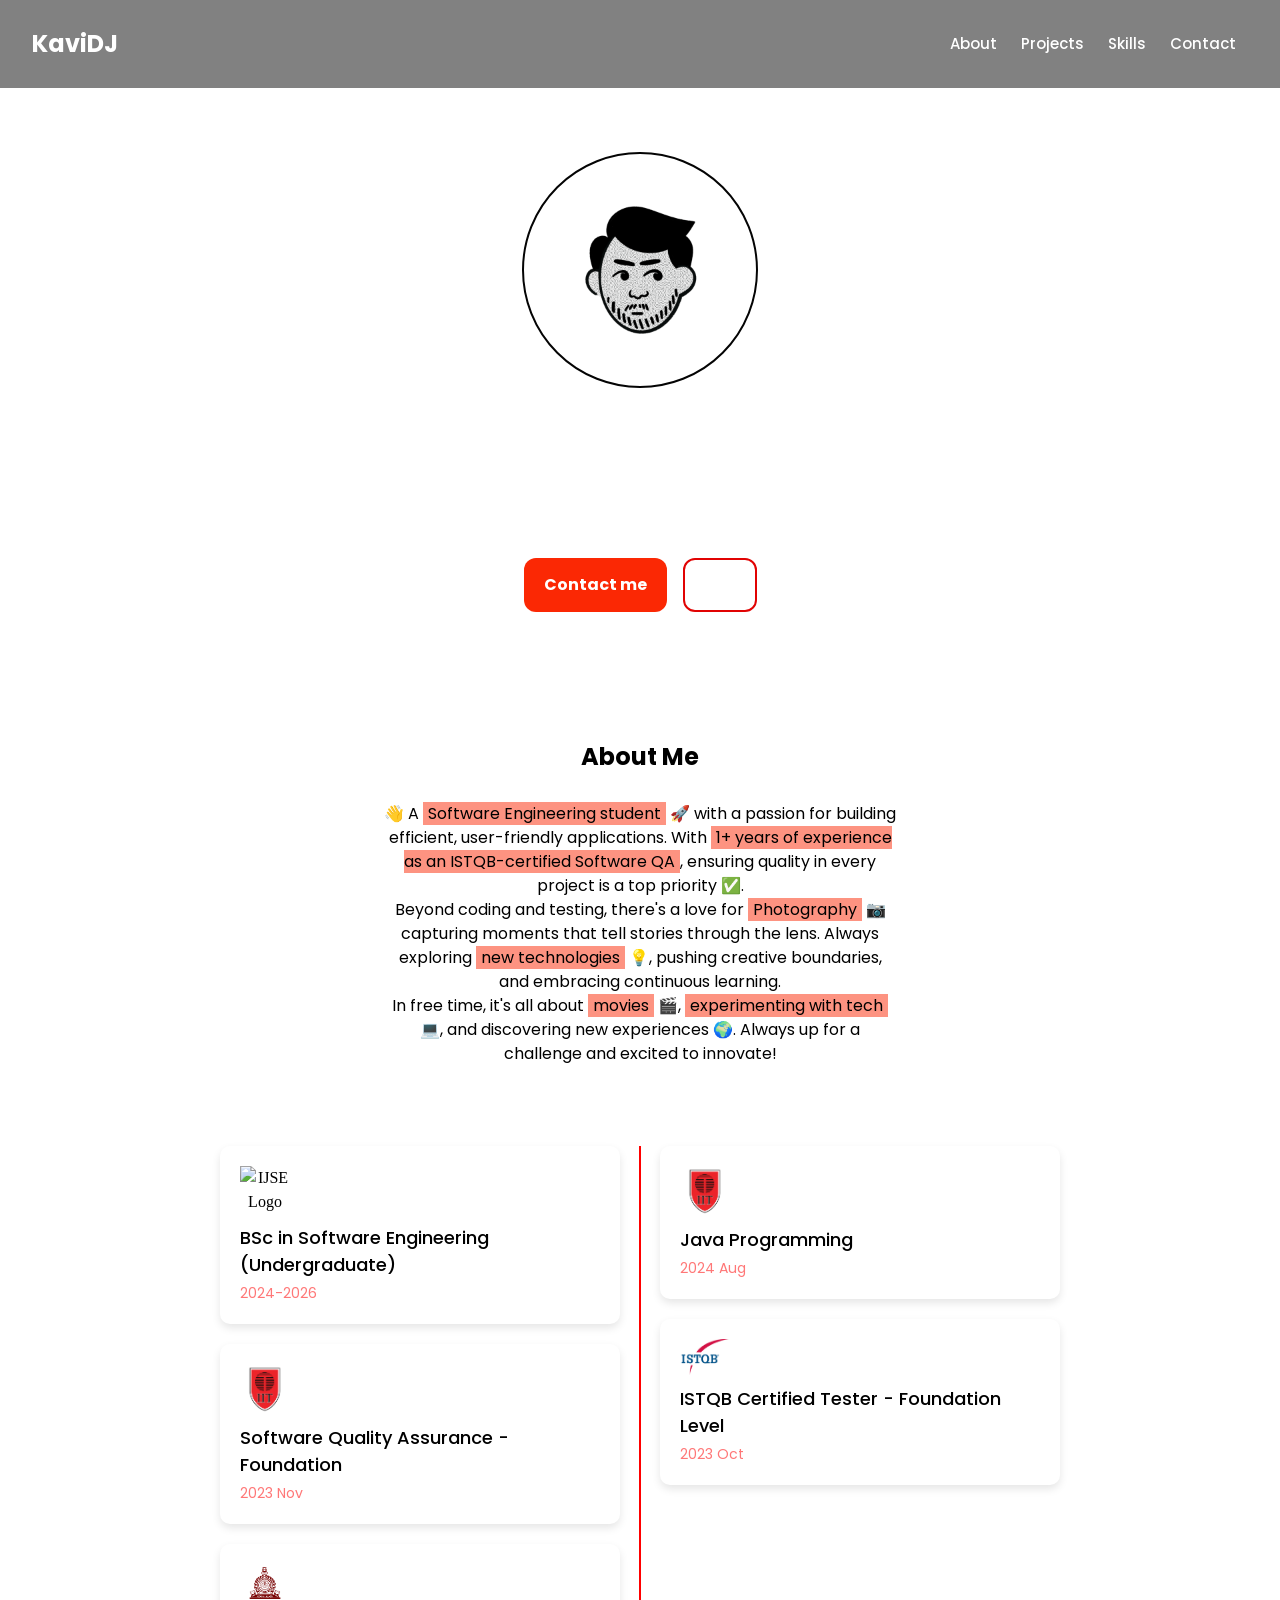
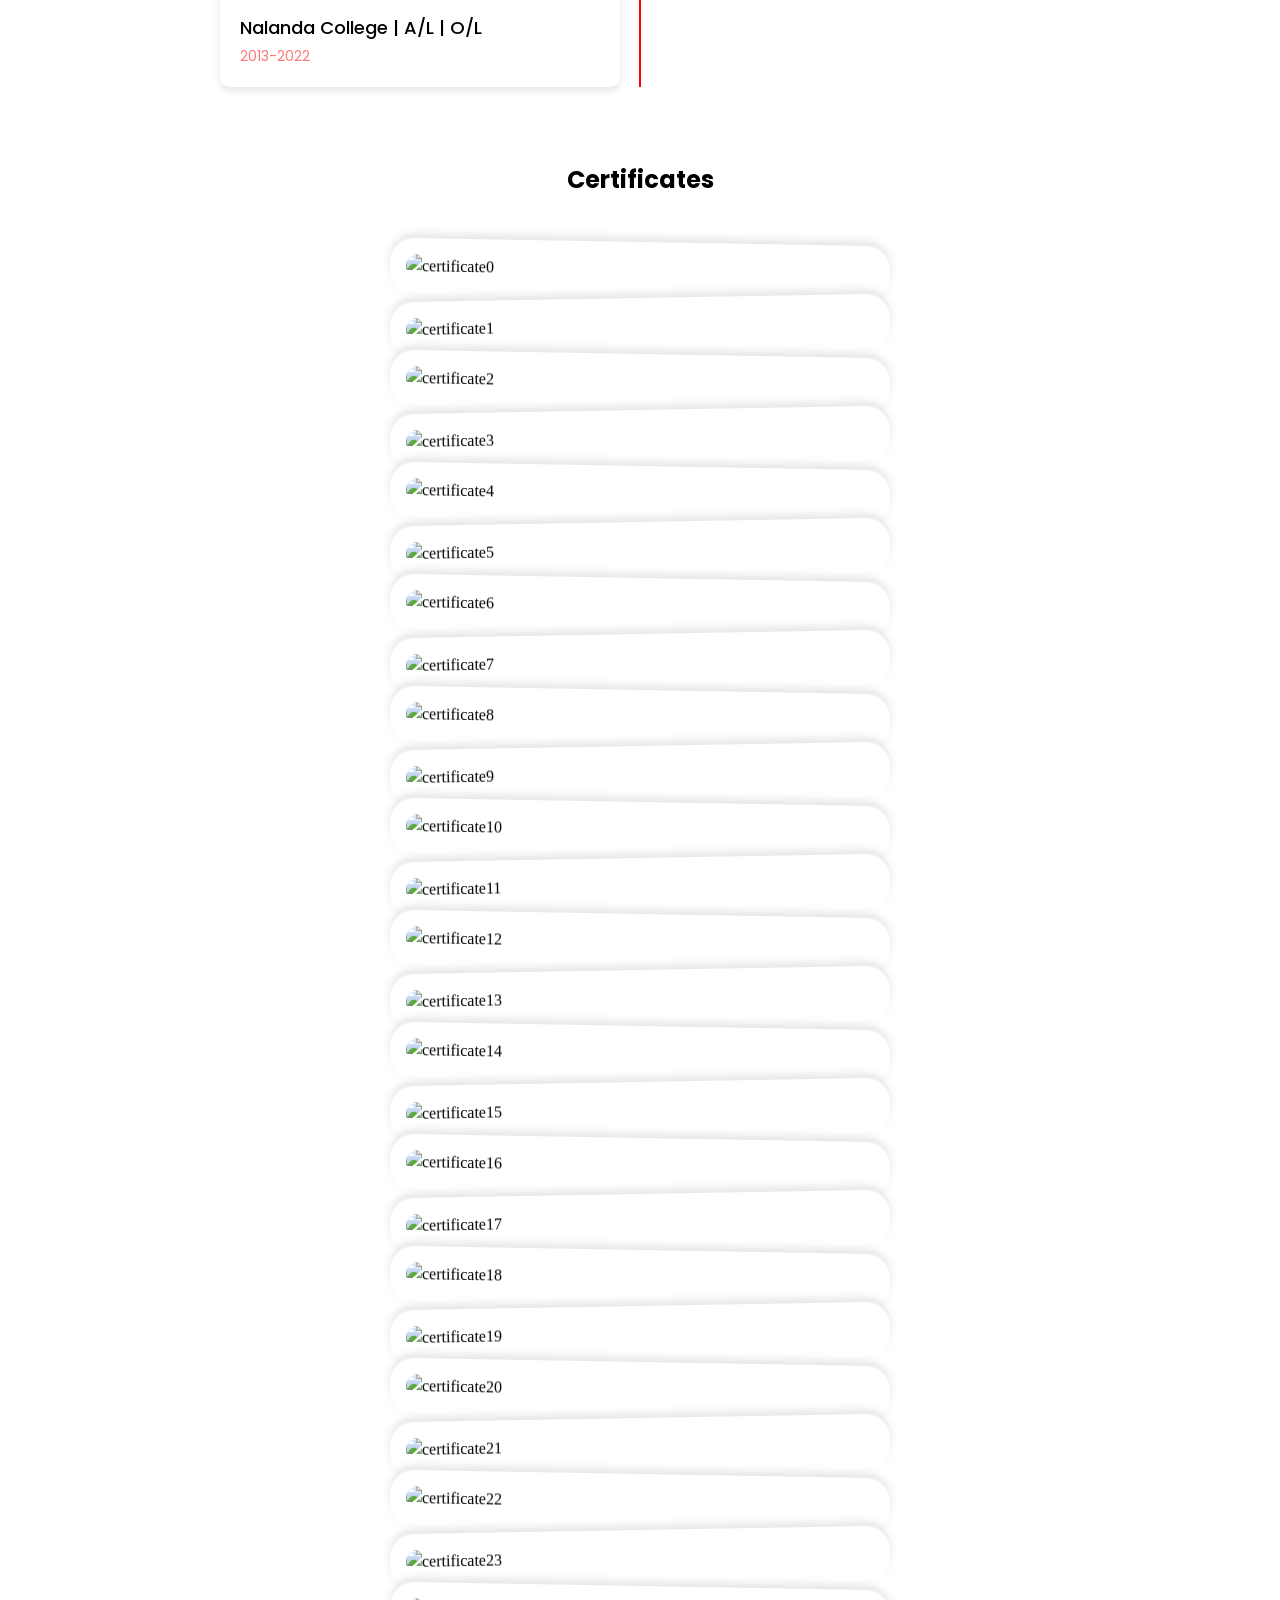
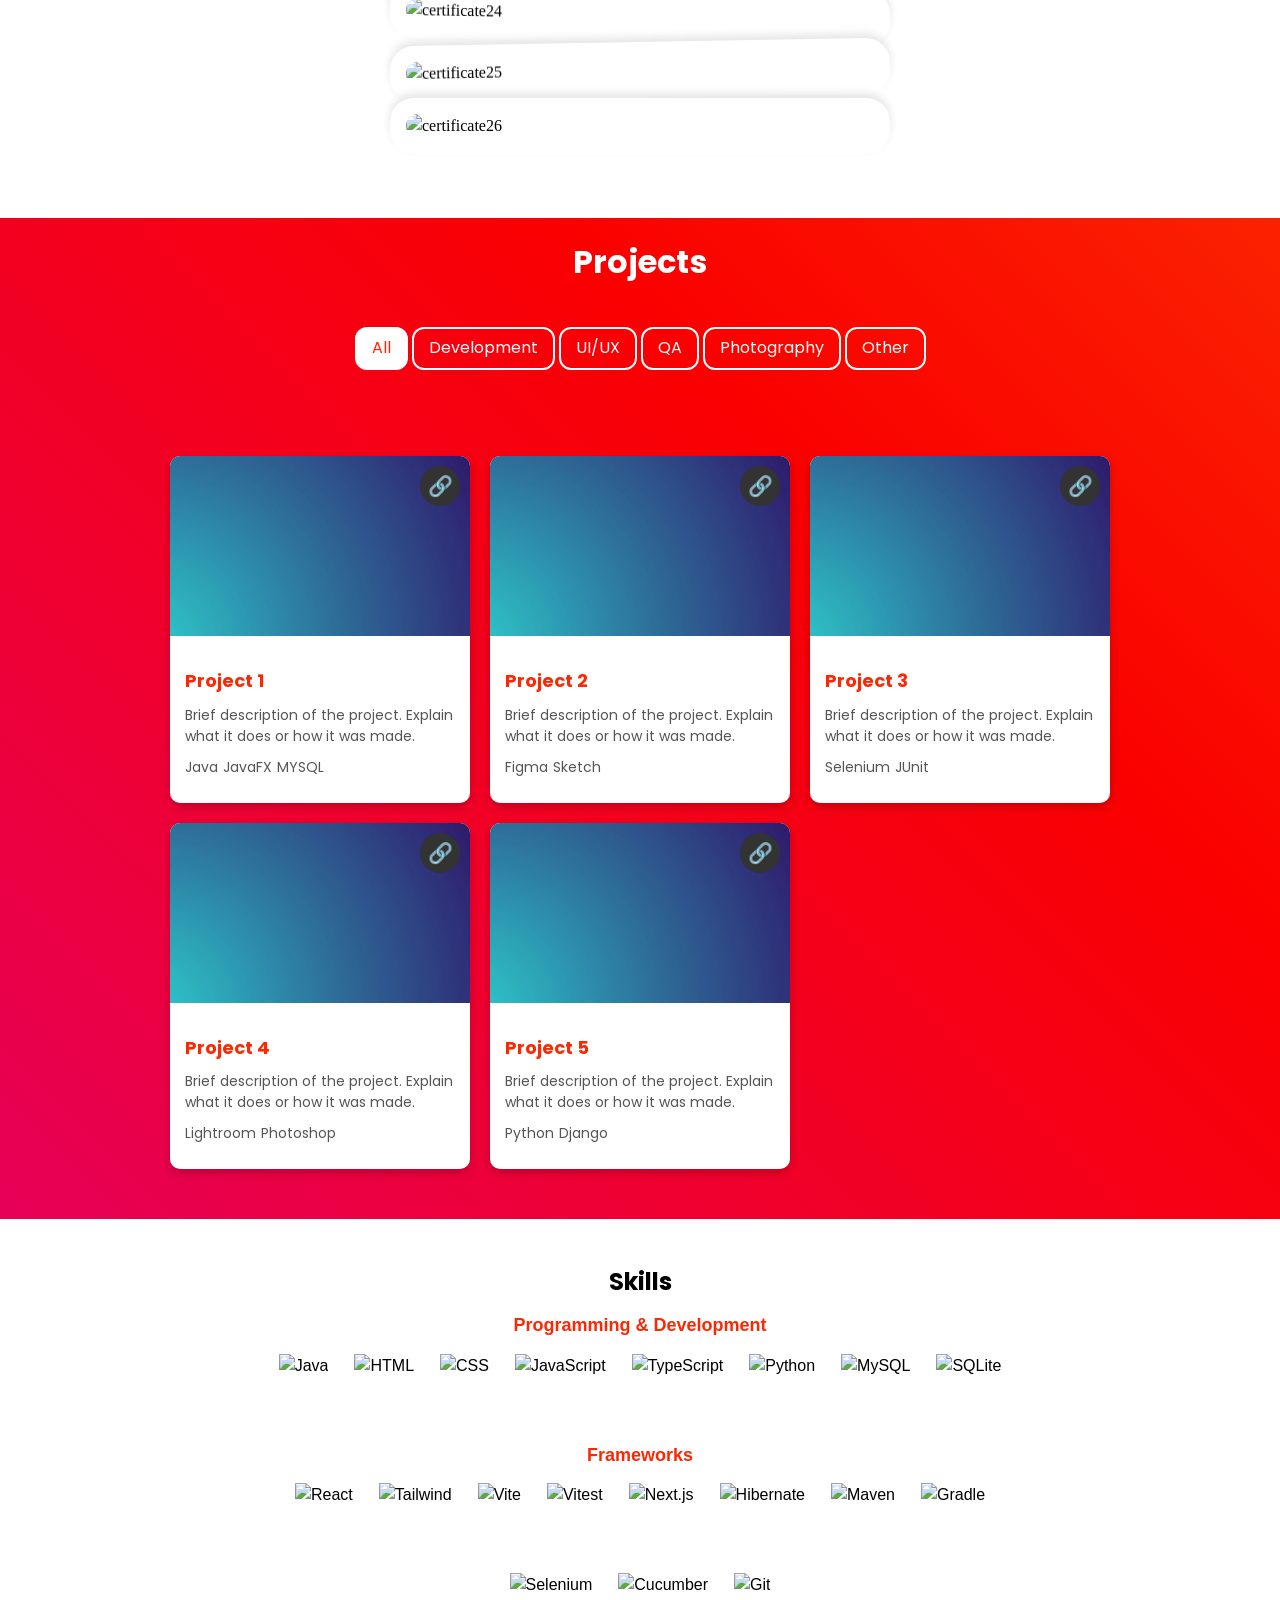
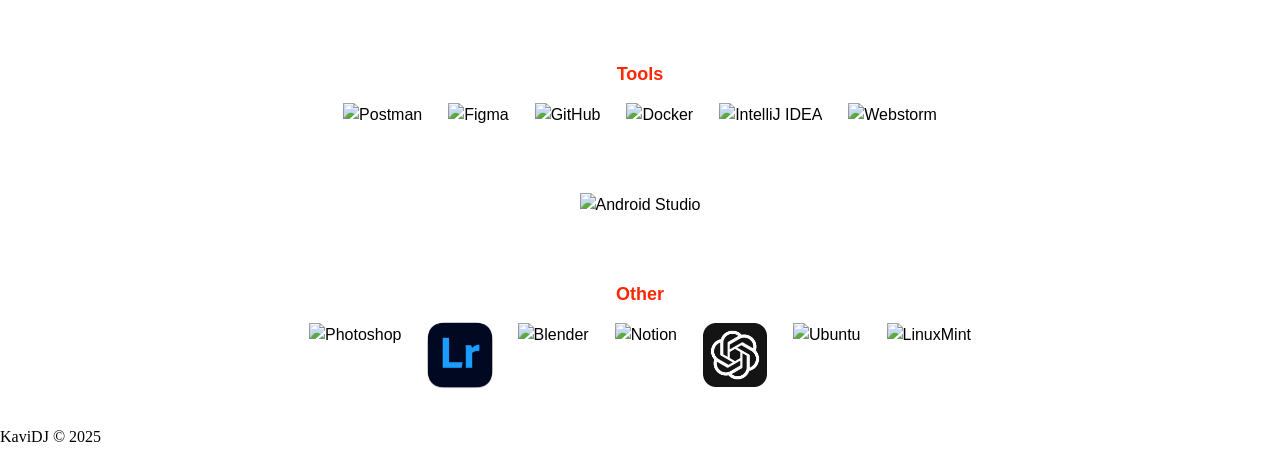
==== commit 9f233a11: "certificates added" ====
--- a/index2.html
+++ b/index2.html
@@ -44,6 +44,7 @@
 
     <section class="about">
         <h2 class="section-title poppins-bold">About Me</h2>
+
         <p class="section-subtitle poppins-regular">
             👋 A <mark>Software Engineering student</mark> 🚀 with a passion for building efficient, user-friendly applications.
             With <mark>1+ years of experience as an ISTQB-certified Software QA</mark>, ensuring quality in every project is a top priority ✅.
@@ -53,6 +54,7 @@
             <br>
             In free time, it's all about <mark>movies</mark> 🎬, <mark>experimenting with tech</mark> 💻, and discovering new experiences 🌍.
             Always up for a challenge and excited to innovate!</p>
+
         <div class="timeline" >
             <!-- Left Column -->
             <div class="column">
@@ -92,6 +94,96 @@
 
             </div>
         </div>
+
+        <h2 class="certificate-title poppins-bold">Certificates</h2>
+
+        <div class="certificates">
+
+            <div class="c-card">
+                <img src="assets/certificates/c0.webp" alt="certificate0" class="c-card-img">
+            </div>
+            <div class="c-card">
+                <img src="assets/certificates/c1.webp" alt="certificate1" class="c-card-img">
+            </div>
+            <div class="c-card">
+                <img src="assets/certificates/c2.webp" alt="certificate2" class="c-card-img">
+            </div>
+            <div class="c-card">
+                <img src="assets/certificates/c3.webp" alt="certificate3" class="c-card-img">
+            </div>
+            <div class="c-card">
+                <img src="assets/certificates/c4.webp" alt="certificate4" class="c-card-img">
+            </div>
+            <div class="c-card">
+                <img src="assets/certificates/c5.webp" alt="certificate5" class="c-card-img">
+            </div>
+            <div class="c-card">
+                <img src="assets/certificates/c6.webp" alt="certificate6" class="c-card-img">
+            </div>
+            <div class="c-card">
+                <img src="assets/certificates/c7.webp" alt="certificate7" class="c-card-img">
+            </div>
+            <div class="c-card">
+                <img src="assets/certificates/c8.webp" alt="certificate8" class="c-card-img">
+            </div>
+            <div class="c-card">
+                <img src="assets/certificates/c9.webp" alt="certificate9" class="c-card-img">
+            </div>
+            <div class="c-card">
+                <img src="assets/certificates/c10.webp" alt="certificate10" class="c-card-img">
+            </div>
+            <div class="c-card">
+                <img src="assets/certificates/c11.webp" alt="certificate11" class="c-card-img">
+            </div>
+            <div class="c-card">
+                <img src="assets/certificates/c12.webp" alt="certificate12" class="c-card-img">
+            </div>
+            <div class="c-card">
+                <img src="assets/certificates/c13.webp" alt="certificate13" class="c-card-img">
+            </div>
+            <div class="c-card">
+                <img src="assets/certificates/c14.webp" alt="certificate14" class="c-card-img">
+            </div>
+            <div class="c-card">
+                <img src="assets/certificates/c15.webp" alt="certificate15" class="c-card-img">
+            </div>
+            <div class="c-card">
+                <img src="assets/certificates/c16.webp" alt="certificate16" class="c-card-img">
+            </div>
+            <div class="c-card">
+                <img src="assets/certificates/c17.webp" alt="certificate17" class="c-card-img">
+            </div>
+            <div class="c-card">
+                <img src="assets/certificates/c18.webp" alt="certificate18" class="c-card-img">
+            </div>
+            <div class="c-card">
+                <img src="assets/certificates/c19.webp" alt="certificate19" class="c-card-img">
+            </div>
+            <div class="c-card">
+                <img src="assets/certificates/c20.webp" alt="certificate20" class="c-card-img">
+            </div>
+            <div class="c-card">
+                <img src="assets/certificates/c21.webp" alt="certificate21" class="c-card-img">
+            </div>
+            <div class="c-card">
+                <img src="assets/certificates/c22.webp" alt="certificate22" class="c-card-img">
+            </div>
+            <div class="c-card">
+                <img src="assets/certificates/c23.webp" alt="certificate23" class="c-card-img">
+            </div>
+            <div class="c-card">
+                <img src="assets/certificates/c24.webp" alt="certificate24" class="c-card-img">
+            </div>
+            <div class="c-card">
+                <img src="assets/certificates/c25.webp" alt="certificate25" class="c-card-img">
+            </div>
+            <div class="c-card">
+                <img src="assets/certificates/c26.webp" alt="certificate26" class="c-card-img">
+            </div>
+
+
+        </div>
+
     </section>
 
     <section class="projects">
@@ -253,7 +345,7 @@
     </section>
 
     <section class="contact">
-        
+
     </section>
 </main>
 
--- a/styles.css
+++ b/styles.css
@@ -364,6 +364,169 @@
         gap: 20px;
     }
 
+    /* certificates cards */
+
+    .certificate-title {
+        margin-top: 4rem;
+        margin-bottom: 2rem;
+        position: sticky;
+        top: 0;
+        z-index: 10;
+        background-color: rgba(255, 255, 255, 0.7); /* Optional: to ensure the title has a background */
+        padding-right: 10rem;
+        padding-left: 10rem;
+    }
+
+    .c-card-img{
+        width: 500px;
+        height: auto;
+        border-radius: 12px;
+    }
+
+    .c-card {
+        position: sticky;
+        top: 0;
+        background: white;
+        padding: 1rem;
+        box-shadow: 0 -0.3rem 0.5rem rgba(0, 0, 0, 0.10);
+        border-radius: 24px;
+        width: 500px;
+    }
+
+ @layer c-card-childs {
+            .c-card:nth-child(1) {
+                top: 1rem;
+                transform: rotate(1deg);
+            }
+
+            .c-card:nth-child(2) {
+                top: 2rem;
+                transform: rotate(-1deg);
+            }
+
+            .c-card:nth-child(3) {
+                top: 3rem;
+                transform: rotate(1deg);
+            }
+
+            .c-card:nth-child(4) {
+                top: 4rem;
+                transform: rotate(-1deg);
+            }
+
+            .c-card:nth-child(5) {
+                top: 5rem;
+                transform: rotate(1deg);
+            }
+
+            .c-card:nth-child(6) {
+                top: 6rem;
+                transform: rotate(-1deg);
+            }
+
+            .c-card:nth-child(7) {
+                top: 7rem;
+                transform: rotate(1deg);
+            }
+
+            .c-card:nth-child(8) {
+                top: 8rem;
+                transform: rotate(-1deg);
+            }
+
+            .c-card:nth-child(9) {
+                top: 9rem;
+                transform: rotate(1deg);
+            }
+
+            .c-card:nth-child(10) {
+                top: 10rem;
+                transform: rotate(-1deg);
+            }
+
+            .c-card:nth-child(11) {
+                top: 11rem;
+                transform: rotate(1deg);
+            }
+
+            .c-card:nth-child(12) {
+                top: 12rem;
+                transform: rotate(-1deg);
+            }
+
+            .c-card:nth-child(13) {
+                top: 13rem;
+                transform: rotate(1deg);
+            }
+
+            .c-card:nth-child(14) {
+                top: 14rem;
+                transform: rotate(-1deg);
+            }
+
+            .c-card:nth-child(15) {
+                top: 15rem;
+                transform: rotate(1deg);
+            }
+
+            .c-card:nth-child(16) {
+                top: 16rem;
+                transform: rotate(-1deg);
+            }
+
+            .c-card:nth-child(17) {
+                top: 17rem;
+                transform: rotate(1deg);
+            }
+
+            .c-card:nth-child(18) {
+                top: 18rem;
+                transform: rotate(-1deg);
+            }
+
+            .c-card:nth-child(19) {
+                top: 19rem;
+                transform: rotate(1deg);
+            }
+
+            .c-card:nth-child(20) {
+                top: 20rem;
+                transform: rotate(-1deg);
+            }
+
+            .c-card:nth-child(21) {
+                top: 21rem;
+                transform: rotate(1deg);
+            }
+
+            .c-card:nth-child(22) {
+                top: 22rem;
+                transform: rotate(-1deg);
+            }
+
+            .c-card:nth-child(23) {
+                top: 23rem;
+                transform: rotate(1deg);
+            }
+
+            .c-card:nth-child(24) {
+                top: 24rem;
+                transform: rotate(-1deg);
+            }
+
+            .c-card:nth-child(25) {
+                top: 25rem;
+                transform: rotate(1deg);
+            }
+
+            .c-card:nth-child(26) {
+                top: 26rem;
+                transform: rotate(-1deg);
+            }
+        }
+
+    /*project cards*/
+
     .card {
         background-color: transparent;
         padding: 20px;
@@ -424,14 +587,28 @@
         color: var(--primary);
     }
 
-    .projects{
+    .projects {
         display: flex;
         flex-direction: column;
         justify-content: center;
         align-items: center;
         gap: 1rem;
         margin-top: 4rem;
-        background-color: var(--primary);
+        background: linear-gradient(45deg, #c000ff, #fa0000, #ffd600);
+        background-size: 400% 400%;
+        animation: gradientAnimation 15s ease infinite;
+    }
+
+    @keyframes gradientAnimation {
+        0% {
+            background-position: 0% 50%;
+        }
+        50% {
+            background-position: 100% 50%;
+        }
+        100% {
+            background-position: 0% 50%;
+        }
     }
 
     .projects .section-title{
@@ -576,3 +753,4 @@
 
 
 }
+
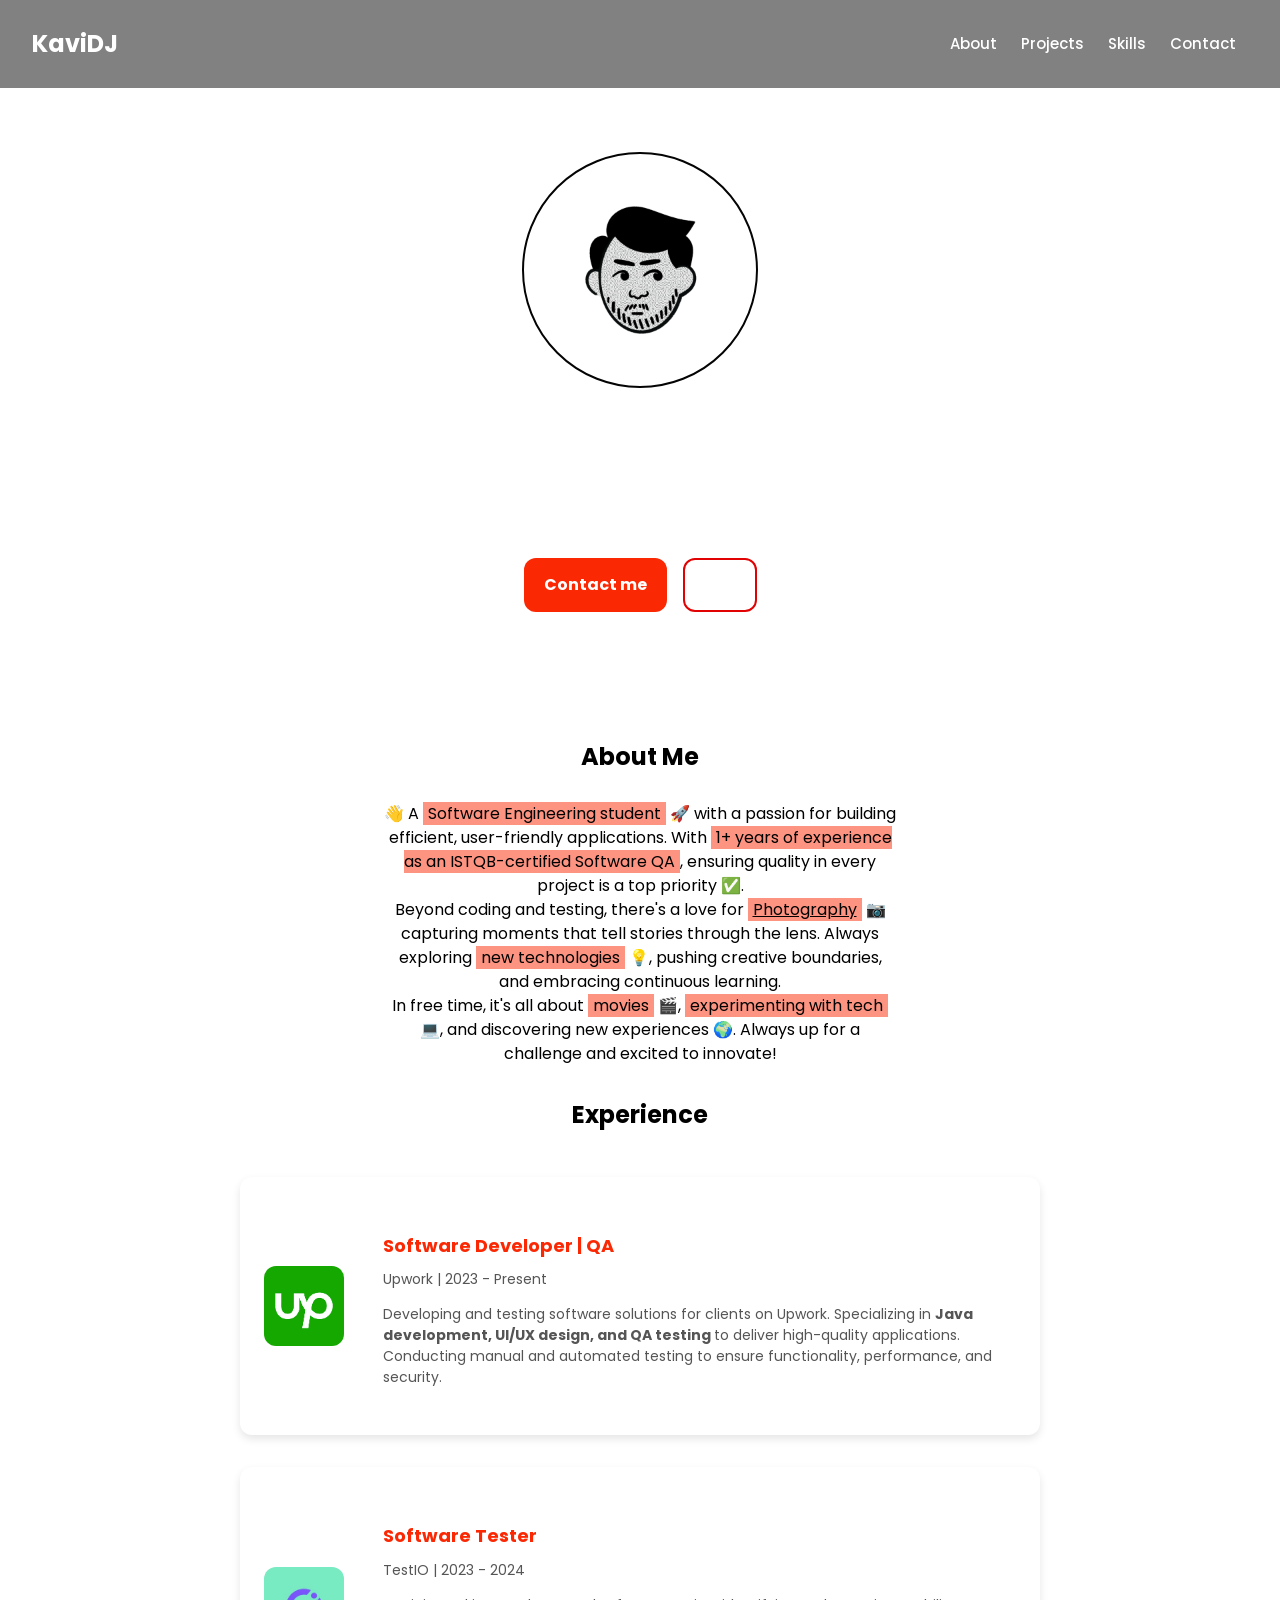
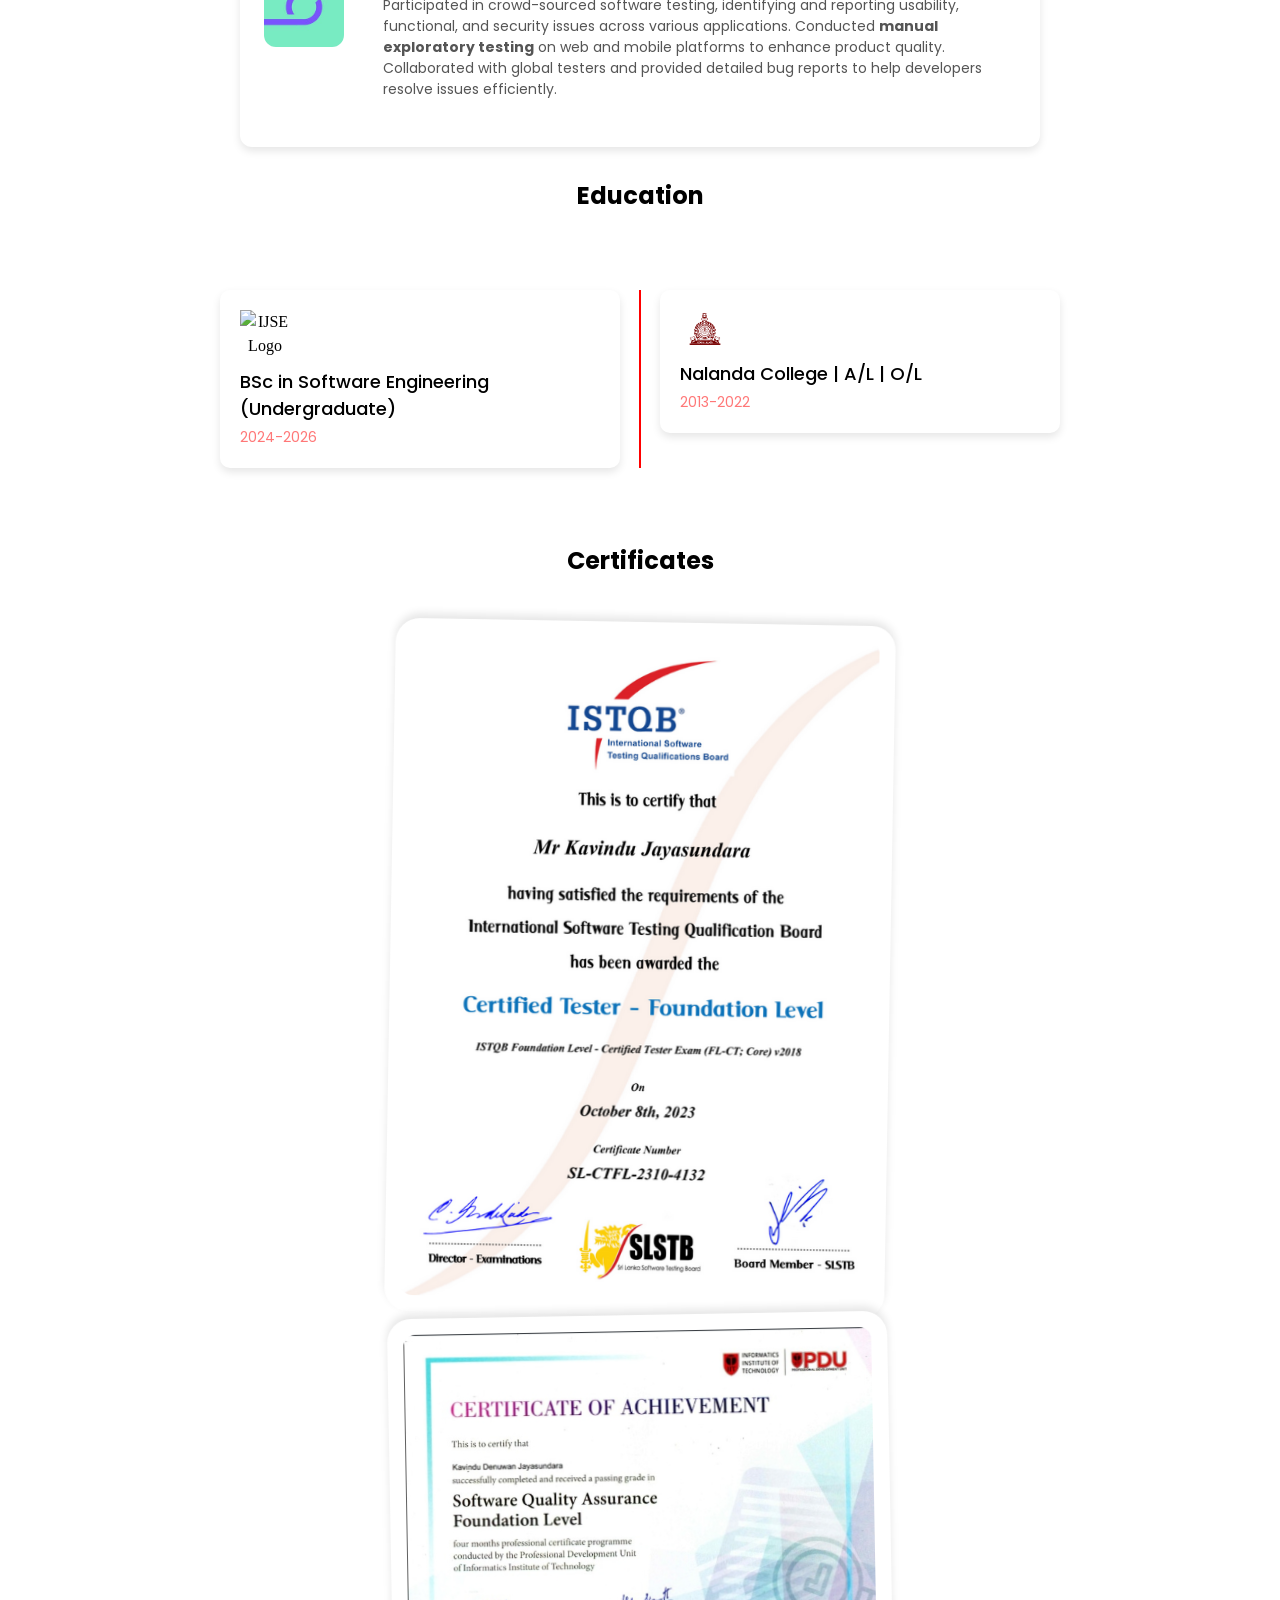
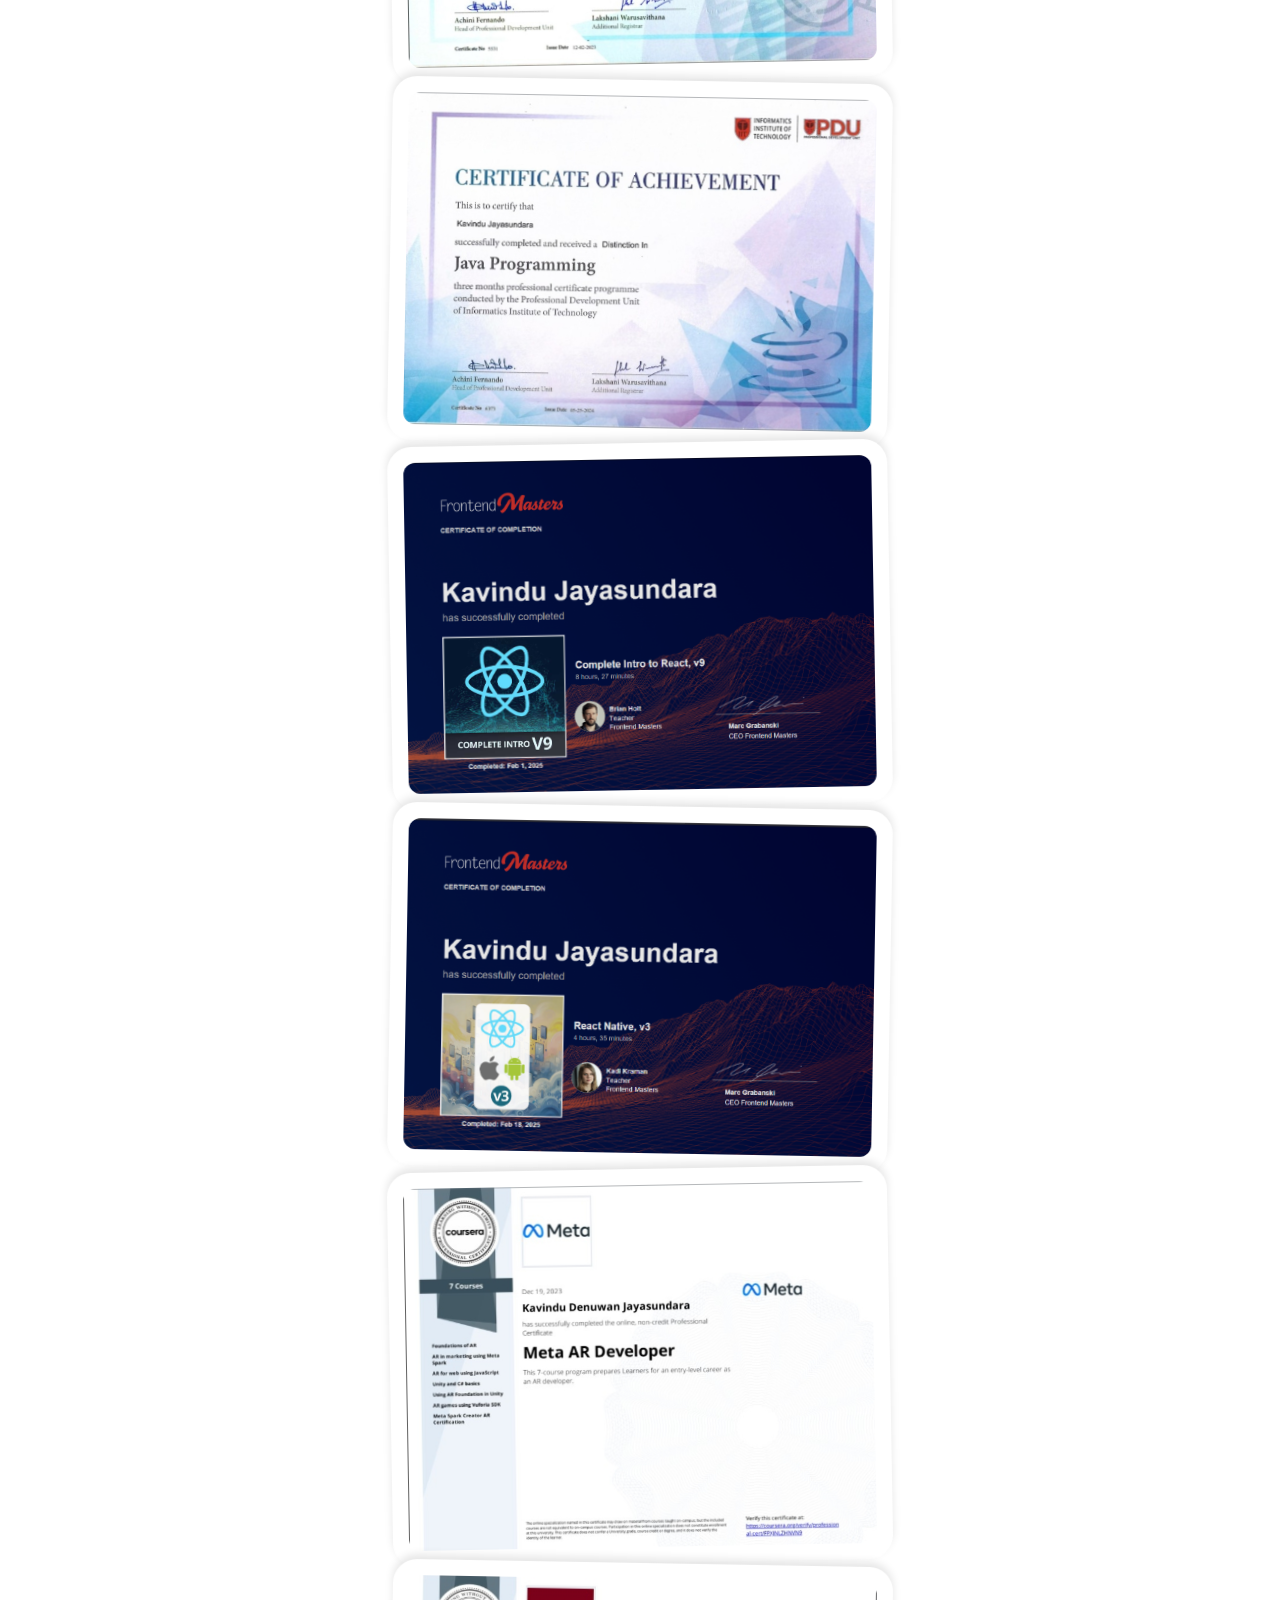
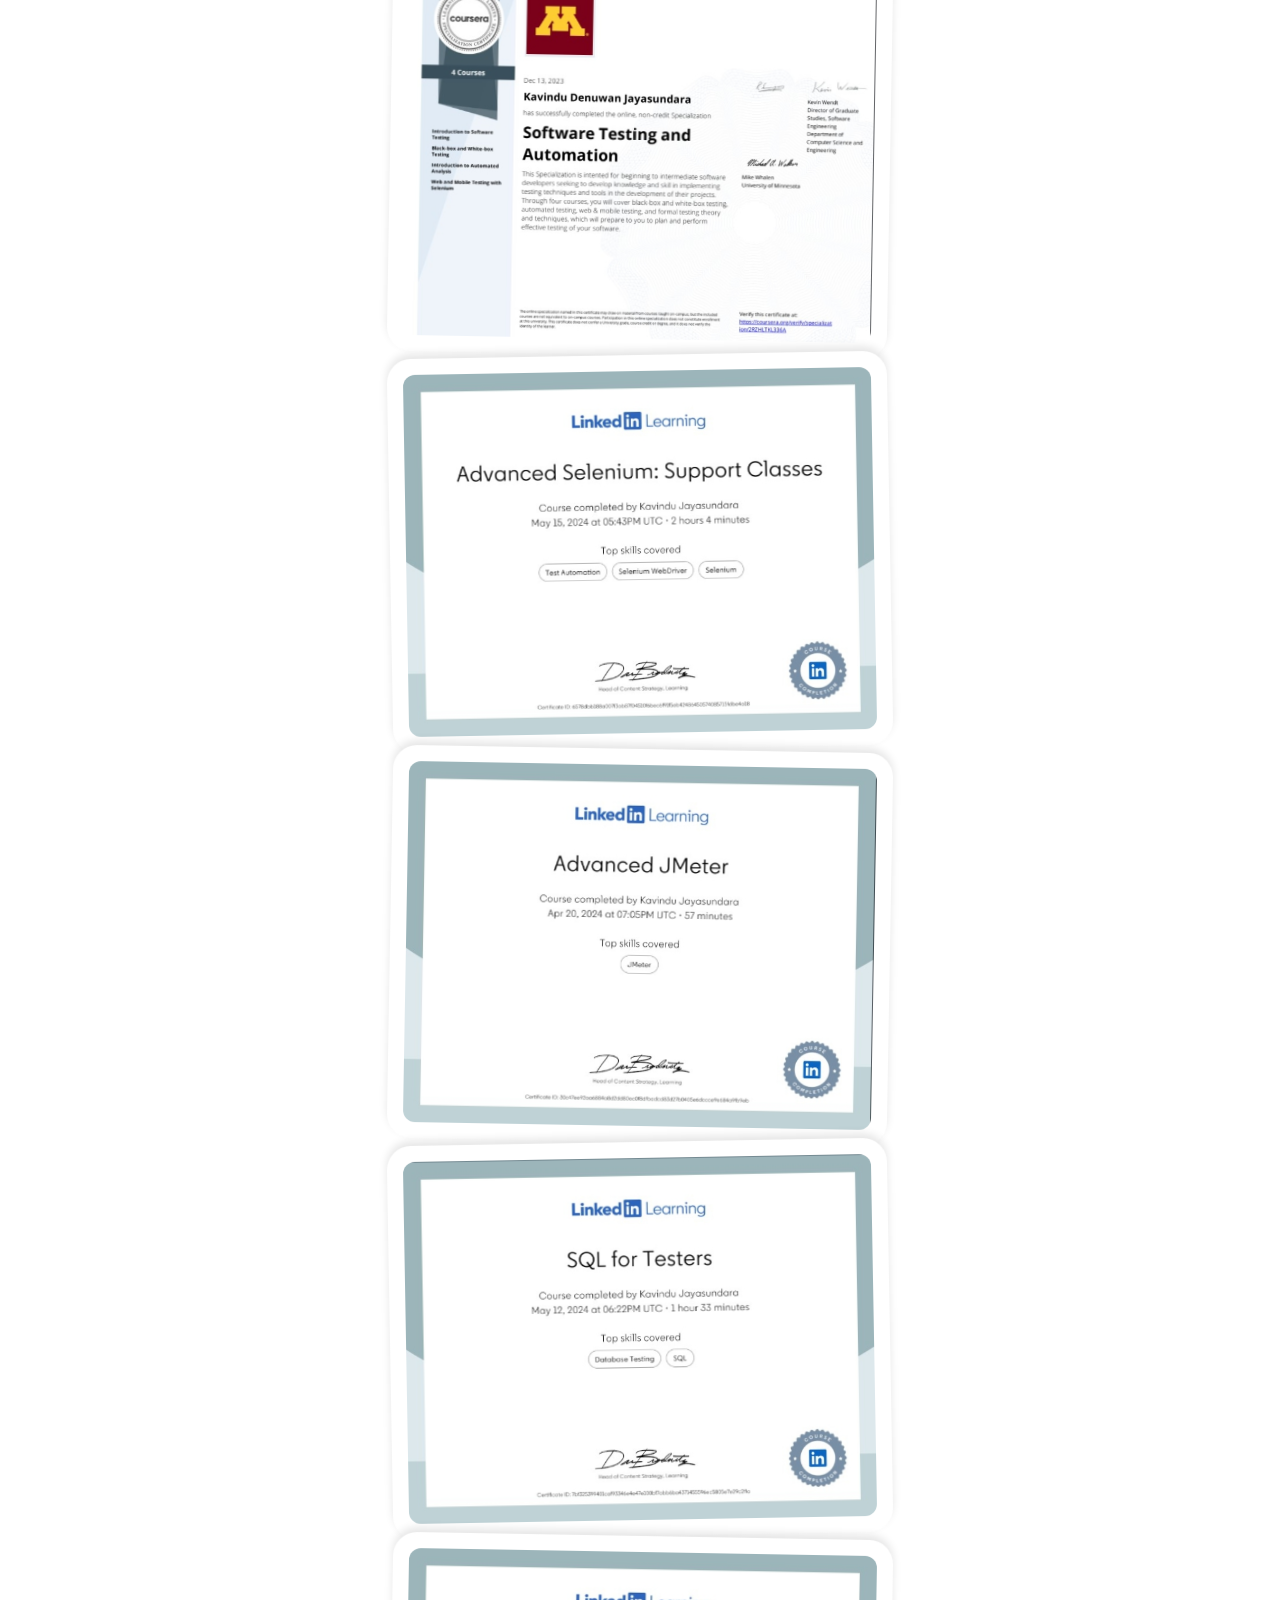
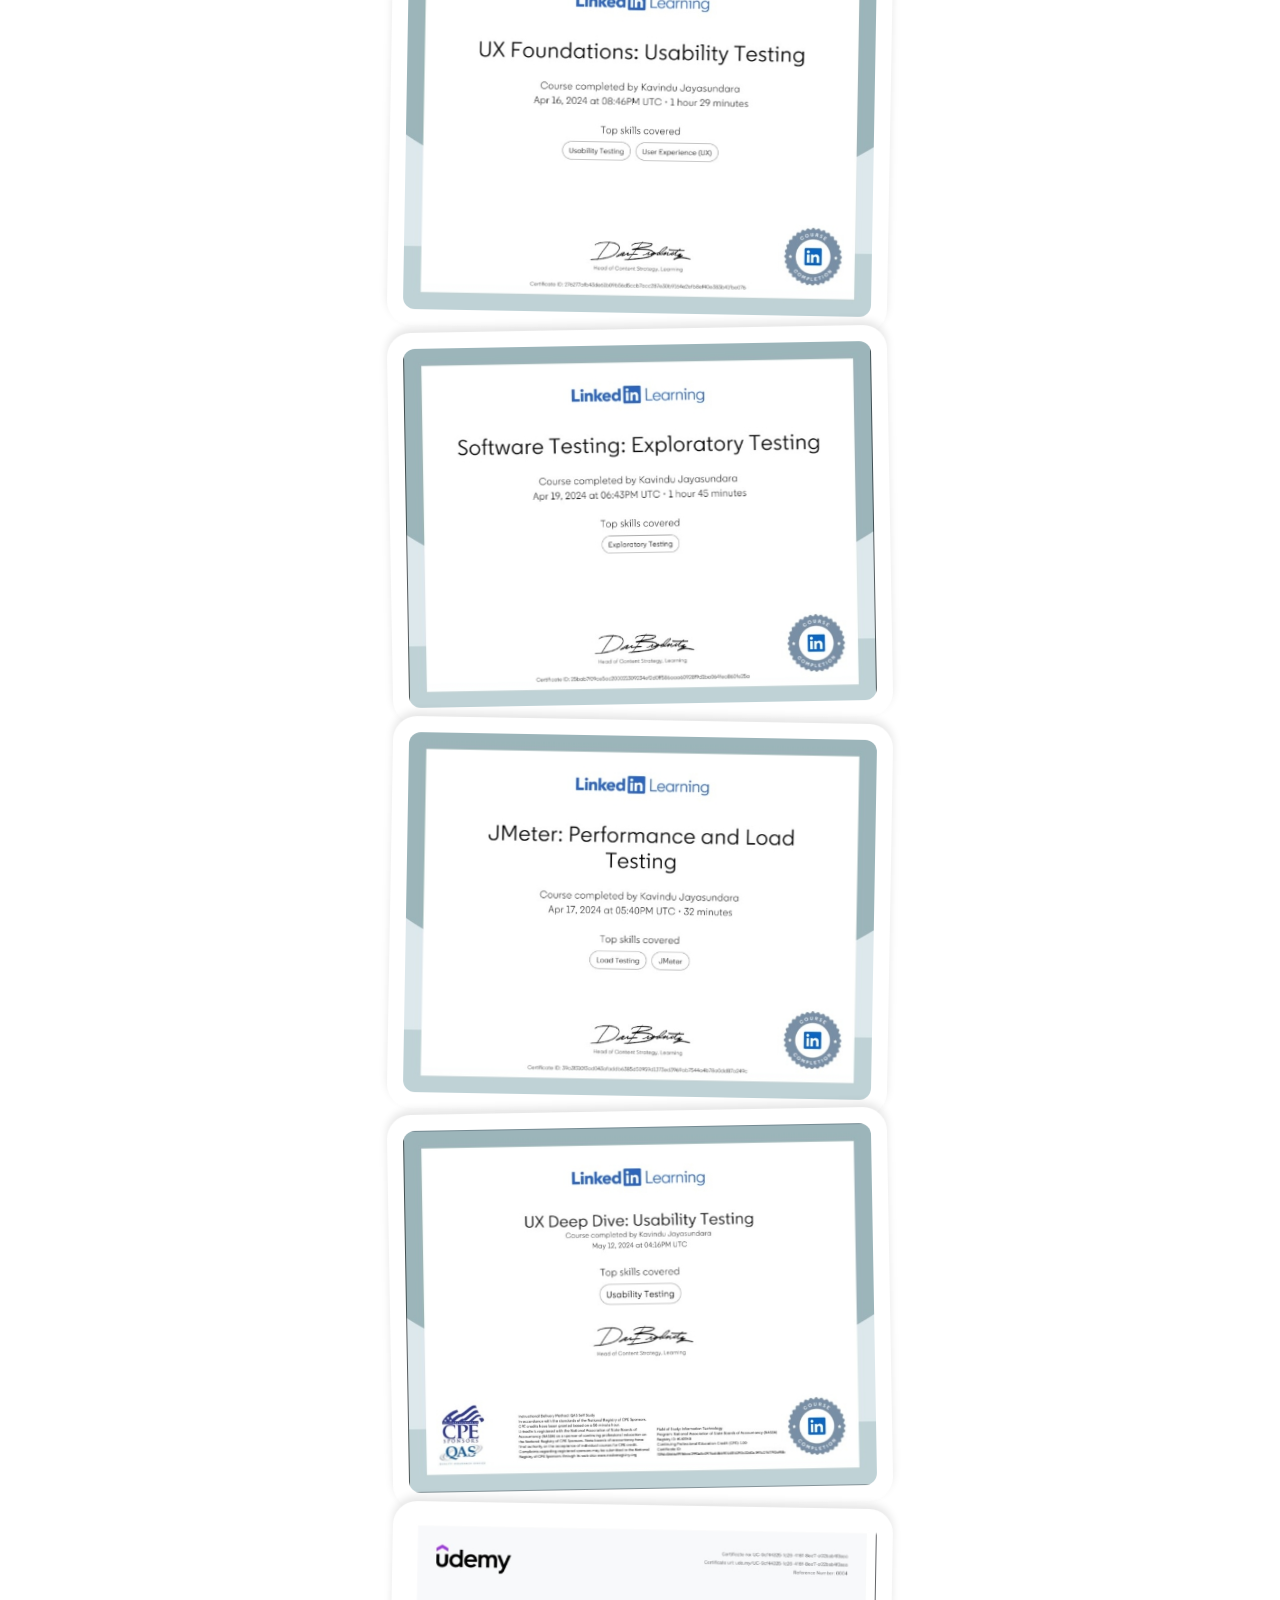
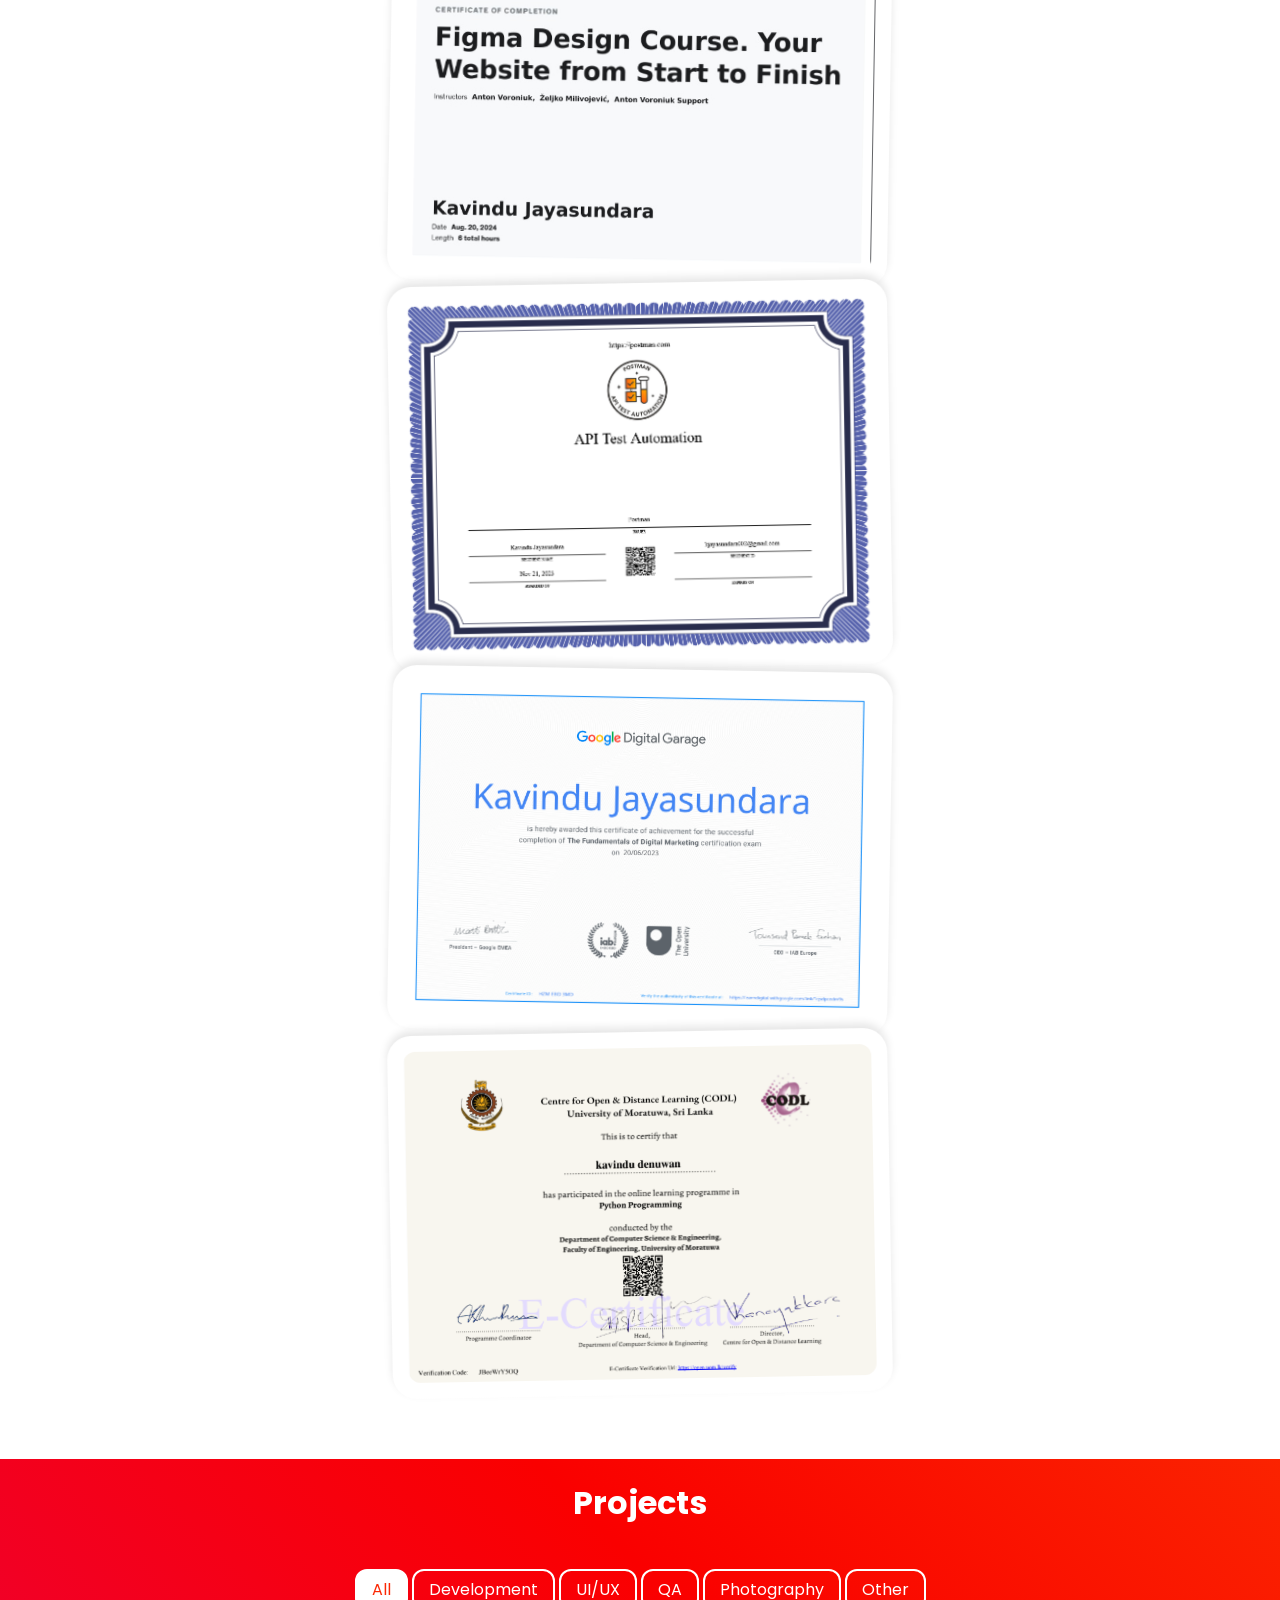
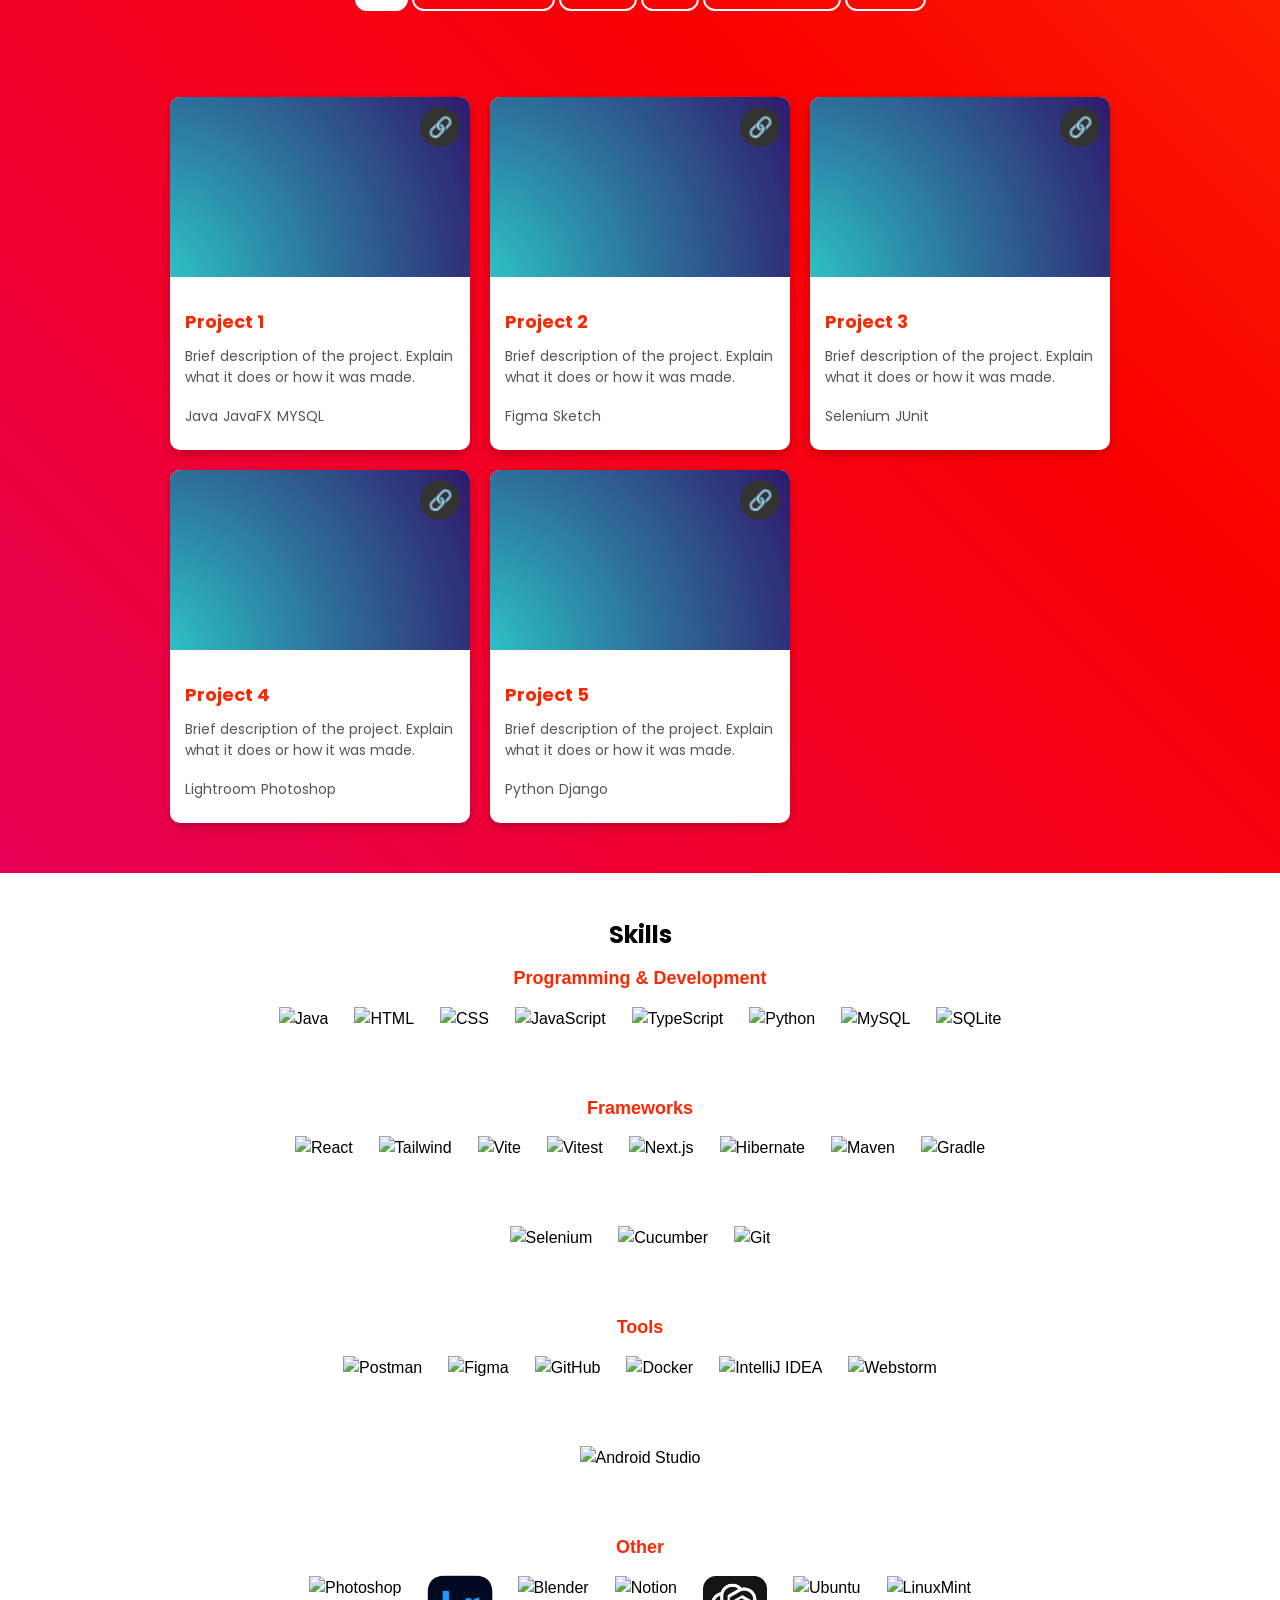
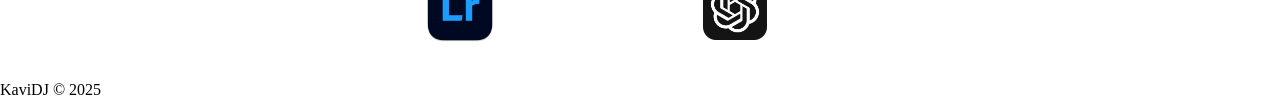
==== commit 36e74626: "edited certificates" ====
--- a/index2.html
+++ b/index2.html
@@ -49,11 +49,48 @@
             👋 A <mark>Software Engineering student</mark> 🚀 with a passion for building efficient, user-friendly applications.
             With <mark>1+ years of experience as an ISTQB-certified Software QA</mark>, ensuring quality in every project is a top priority ✅.
             <br>
-            Beyond coding and testing, there's a love for <mark>Photography</mark> 📷 capturing moments that tell stories through the lens.
+            Beyond coding and testing, there's a love for <mark><a href="https://lustralight.studio/" target="_blank">Photography</a></mark> 📷 capturing moments that tell stories through the lens.
             Always exploring <mark>new technologies</mark> 💡, pushing creative boundaries, and embracing continuous learning.
             <br>
             In free time, it's all about <mark>movies</mark> 🎬, <mark>experimenting with tech</mark> 💻, and discovering new experiences 🌍.
             Always up for a challenge and excited to innovate!</p>
+
+        <h2 class="section-title poppins-bold">Experience</h2>
+
+        <div class="experience">
+
+            <div class="experience-card">
+                <div class="company-logo">
+                    <img src="assets/upwork.png" alt="freelance Logo">
+                </div>
+                <div class="content">
+                    <h3 class="poppins-medium">Software Developer | QA</h3>
+                    <p class="poppins-regular">Upwork | 2023 - Present</p>
+                    <p class="poppins-regular">
+                        Developing and testing software solutions for clients on Upwork.
+                        Specializing in <b>Java development, UI/UX design, and QA testing </b> to deliver high-quality applications.
+                        Conducting manual and automated testing to ensure functionality, performance, and security.</p>
+                </div>
+            </div>
+
+            <div class="experience-card">
+                <div class="company-logo">
+                    <img src="assets/testio.jpg" alt="99x Logo">
+                </div>
+                <div class="content">
+                    <h3 class="poppins-medium">Software Tester</h3>
+                    <p class="poppins-regular">TestIO | 2023 - 2024</p>
+                    <p class="poppins-regular">
+                        Participated in crowd-sourced software testing, identifying and reporting usability,
+                        functional, and security issues across various applications.
+                        Conducted <b>manual exploratory testing</b> on web and mobile platforms to enhance product quality.
+                        Collaborated with global testers and provided detailed bug reports to help developers resolve issues efficiently.</p>
+                </div>
+            </div>
+
+        </div>
+
+        <h2 class="section-title poppins-bold">Education</h2>
 
         <div class="timeline" >
             <!-- Left Column -->
@@ -64,33 +101,16 @@
                     <div class="date poppins-regular">2024-2026</div>
                 </div>
 
-                <div class="card">
-                    <img src="assets/iit.png" alt="IIT Logo">
-                    <div class="title poppins-medium">Software Quality Assurance - Foundation</div>
-                    <div class="date poppins-regular">2023 Nov</div>
-                </div>
-
+
+            </div>
+
+            <!-- Right Column -->
+            <div class="column">
                 <div class="card">
                     <img src="assets/nc.png" alt="NC Logo">
                     <div class="title poppins-medium">Nalanda College | A/L | O/L</div>
                     <div class="date poppins-regular">2013-2022</div>
                 </div>
-            </div>
-
-            <!-- Right Column -->
-            <div class="column">
-                <div class="card">
-                    <img src="assets/iit.png" alt="IIT Logo">
-                    <div class="title poppins-medium">Java Programming</div>
-                    <div class="date poppins-regular">2024 Aug</div>
-                </div>
-
-                <div class="card">
-                    <img src="assets/istqb.jpg" alt="ISTQB Logo">
-                    <div class="title poppins-medium">ISTQB Certified Tester - Foundation Level</div>
-                    <div class="date poppins-regular">2023 Oct</div>
-                </div>
-
 
             </div>
         </div>
@@ -115,12 +135,6 @@
                 <img src="assets/certificates/c4.webp" alt="certificate4" class="c-card-img">
             </div>
             <div class="c-card">
-                <img src="assets/certificates/c5.webp" alt="certificate5" class="c-card-img">
-            </div>
-            <div class="c-card">
-                <img src="assets/certificates/c6.webp" alt="certificate6" class="c-card-img">
-            </div>
-            <div class="c-card">
                 <img src="assets/certificates/c7.webp" alt="certificate7" class="c-card-img">
             </div>
             <div class="c-card">
@@ -130,9 +144,6 @@
                 <img src="assets/certificates/c9.webp" alt="certificate9" class="c-card-img">
             </div>
             <div class="c-card">
-                <img src="assets/certificates/c10.webp" alt="certificate10" class="c-card-img">
-            </div>
-            <div class="c-card">
                 <img src="assets/certificates/c11.webp" alt="certificate11" class="c-card-img">
             </div>
             <div class="c-card">
@@ -151,31 +162,13 @@
                 <img src="assets/certificates/c16.webp" alt="certificate16" class="c-card-img">
             </div>
             <div class="c-card">
-                <img src="assets/certificates/c17.webp" alt="certificate17" class="c-card-img">
-            </div>
-            <div class="c-card">
-                <img src="assets/certificates/c18.webp" alt="certificate18" class="c-card-img">
-            </div>
-            <div class="c-card">
                 <img src="assets/certificates/c19.webp" alt="certificate19" class="c-card-img">
             </div>
             <div class="c-card">
-                <img src="assets/certificates/c20.webp" alt="certificate20" class="c-card-img">
-            </div>
-            <div class="c-card">
-                <img src="assets/certificates/c21.webp" alt="certificate21" class="c-card-img">
-            </div>
-            <div class="c-card">
                 <img src="assets/certificates/c22.webp" alt="certificate22" class="c-card-img">
             </div>
             <div class="c-card">
-                <img src="assets/certificates/c23.webp" alt="certificate23" class="c-card-img">
-            </div>
-            <div class="c-card">
                 <img src="assets/certificates/c24.webp" alt="certificate24" class="c-card-img">
-            </div>
-            <div class="c-card">
-                <img src="assets/certificates/c25.webp" alt="certificate25" class="c-card-img">
             </div>
             <div class="c-card">
                 <img src="assets/certificates/c26.webp" alt="certificate26" class="c-card-img">
--- a/styles.css
+++ b/styles.css
@@ -337,6 +337,45 @@
         padding-right: 5px;
     }
 
+    .experience {
+        display: flex;
+        flex-direction: column;
+        gap: 2rem;
+        margin-top: 2rem;
+    }
+
+    .experience-card {
+        display: flex;
+        align-items: center;
+        background-color: #ffffff;
+        padding: 1.5rem;
+        border-radius: 12px;
+        box-shadow: 0 4px 8px rgba(0, 0, 0, 0.1);
+        width: 800px;
+    }
+
+    .company-logo img {
+        width: 80px;
+        height: auto;
+        margin-right: 1.5rem;
+        border-radius: 12px;
+    }
+
+    .content {
+        flex: 1;
+    }
+
+    .content h3 {
+        font-size: 1.25rem;
+        margin-bottom: 0.5rem;
+    }
+
+    .content p {
+        font-size: 1rem;
+        color: #555;
+        margin-bottom: 0.5rem;
+    }
+
 
     .timeline {
         display: flex;
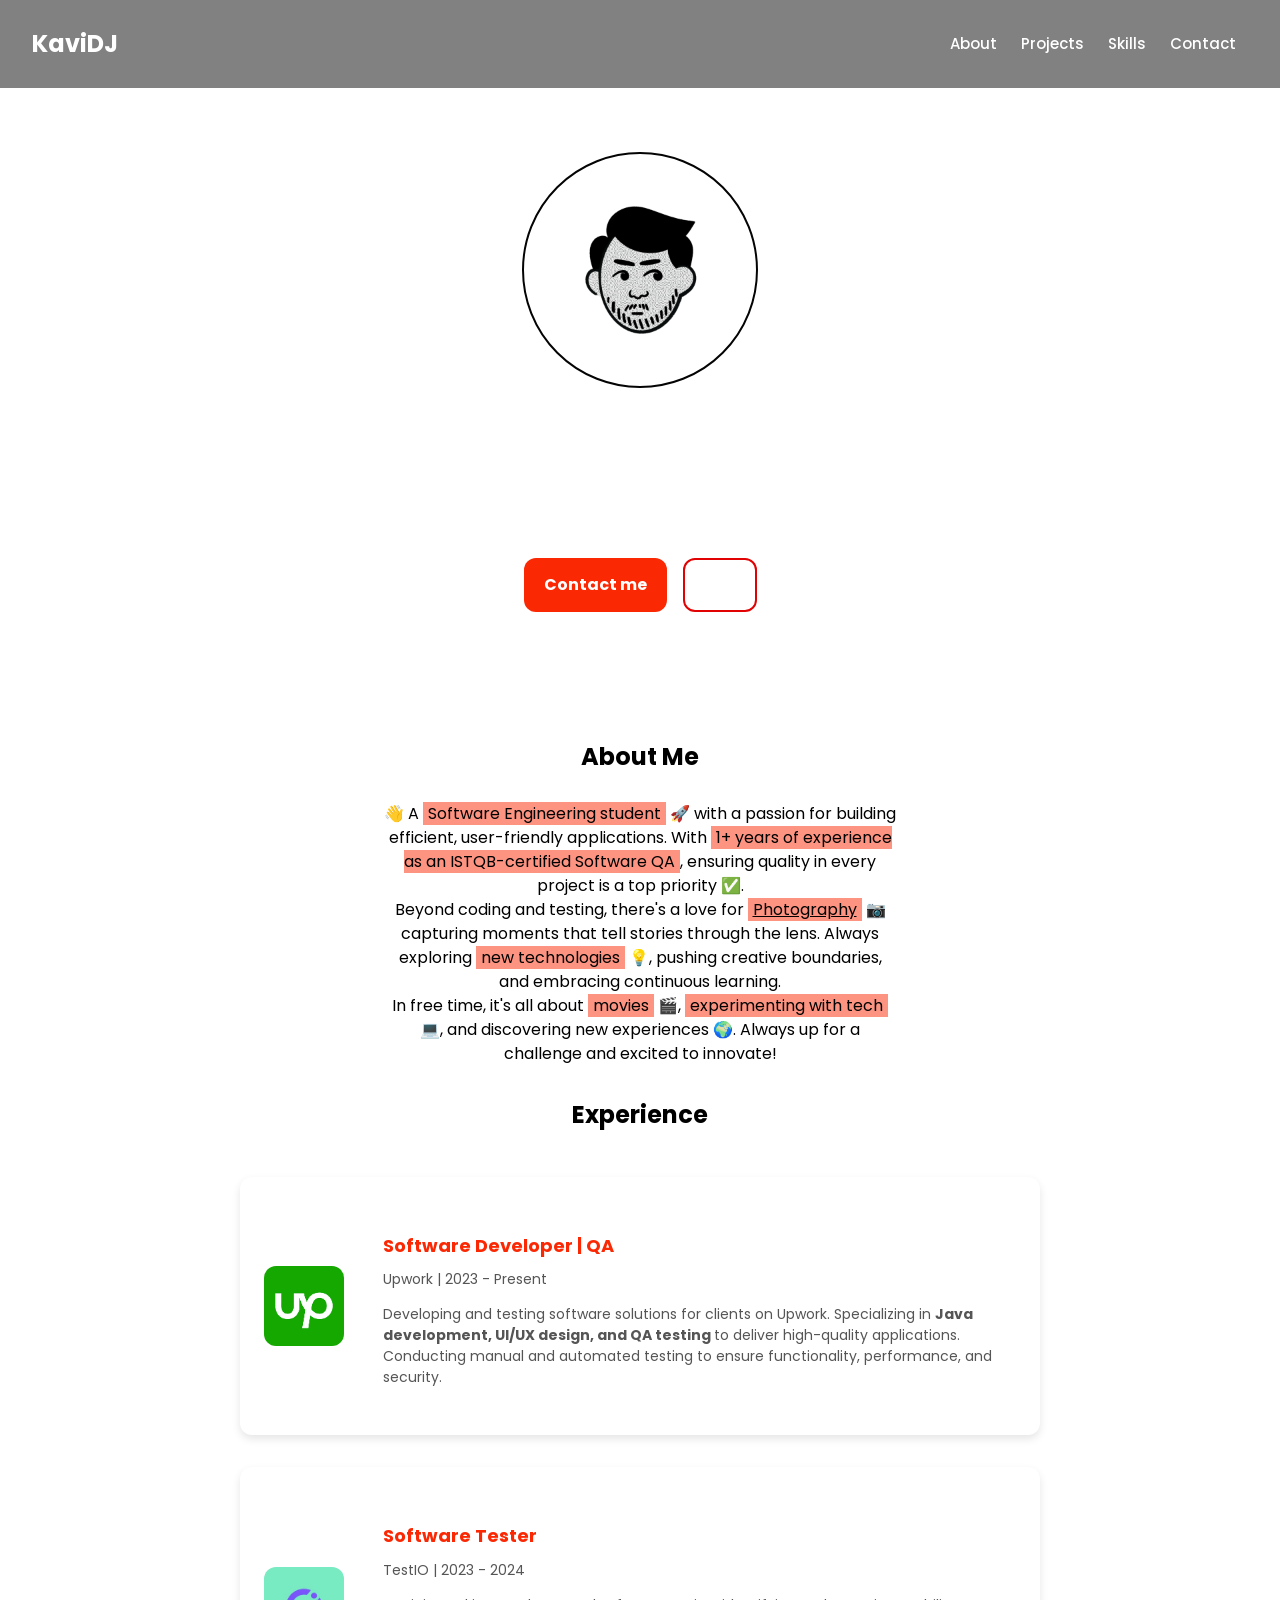
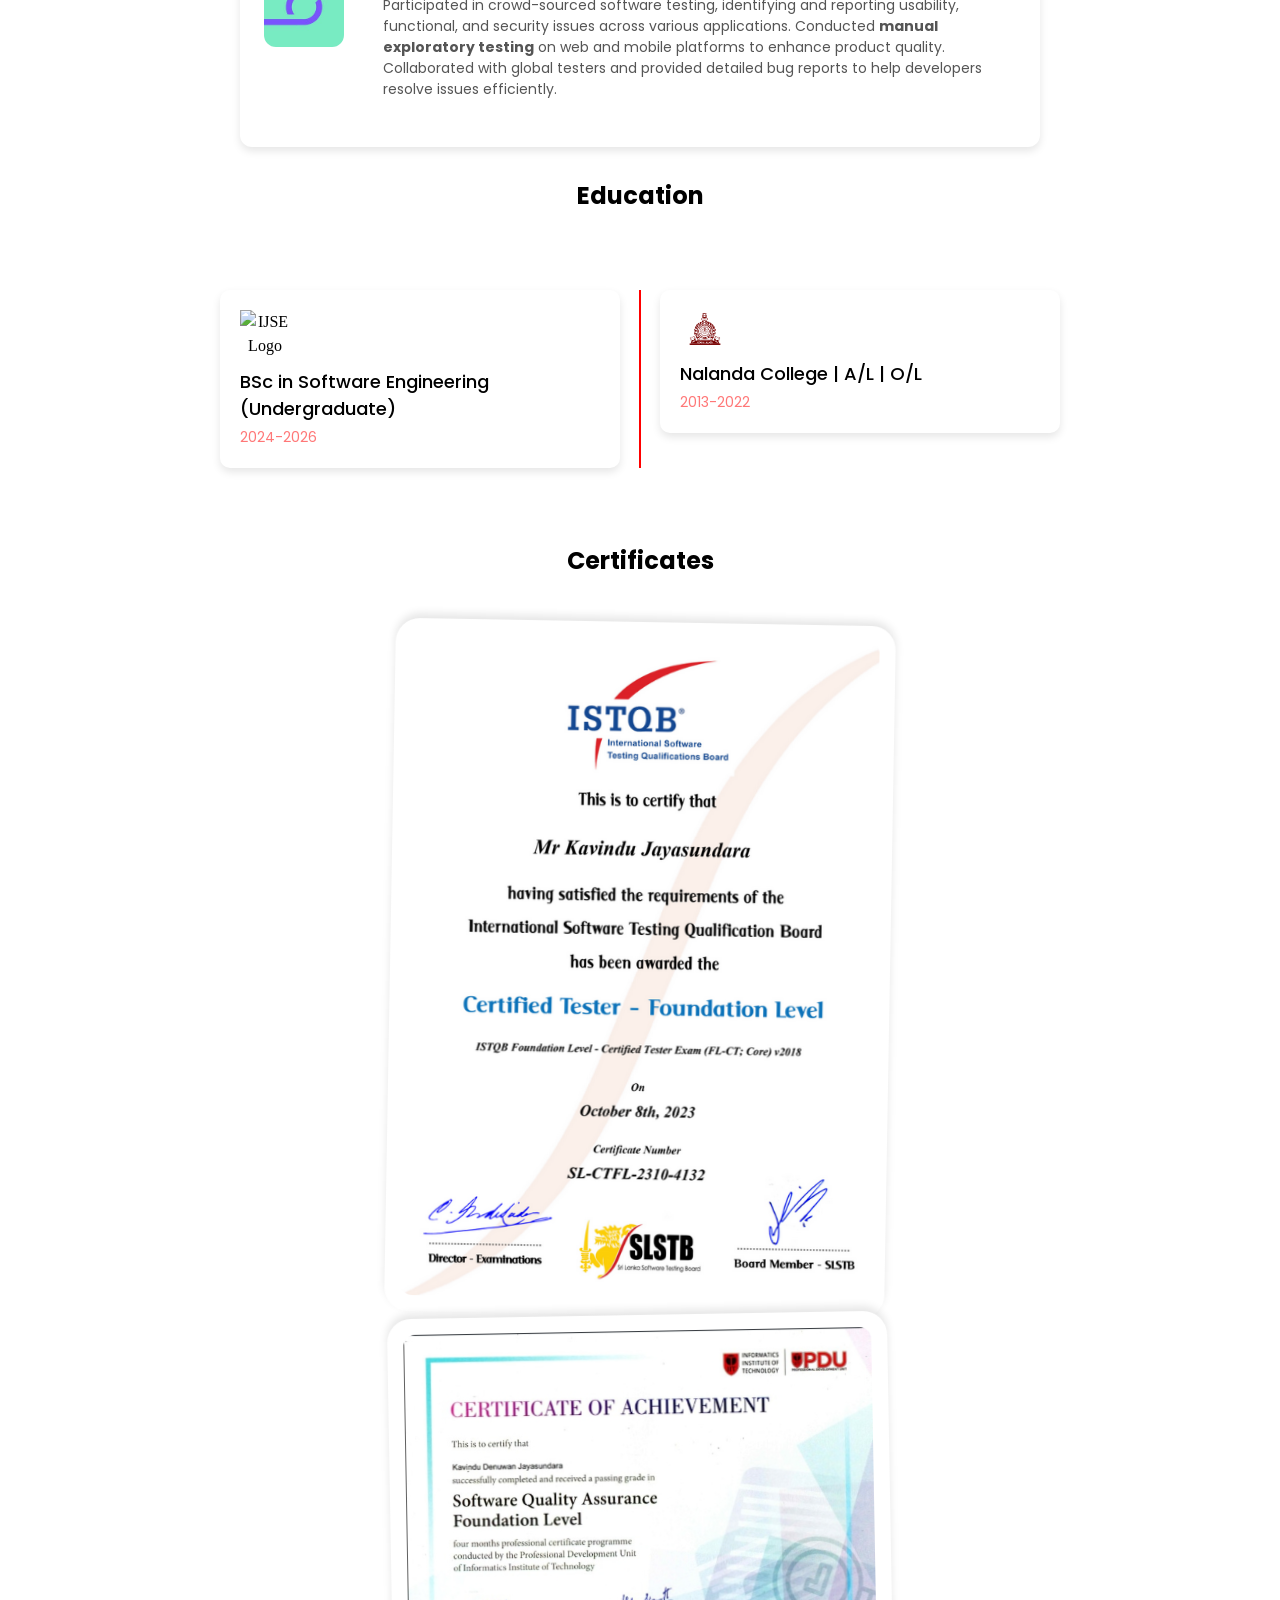
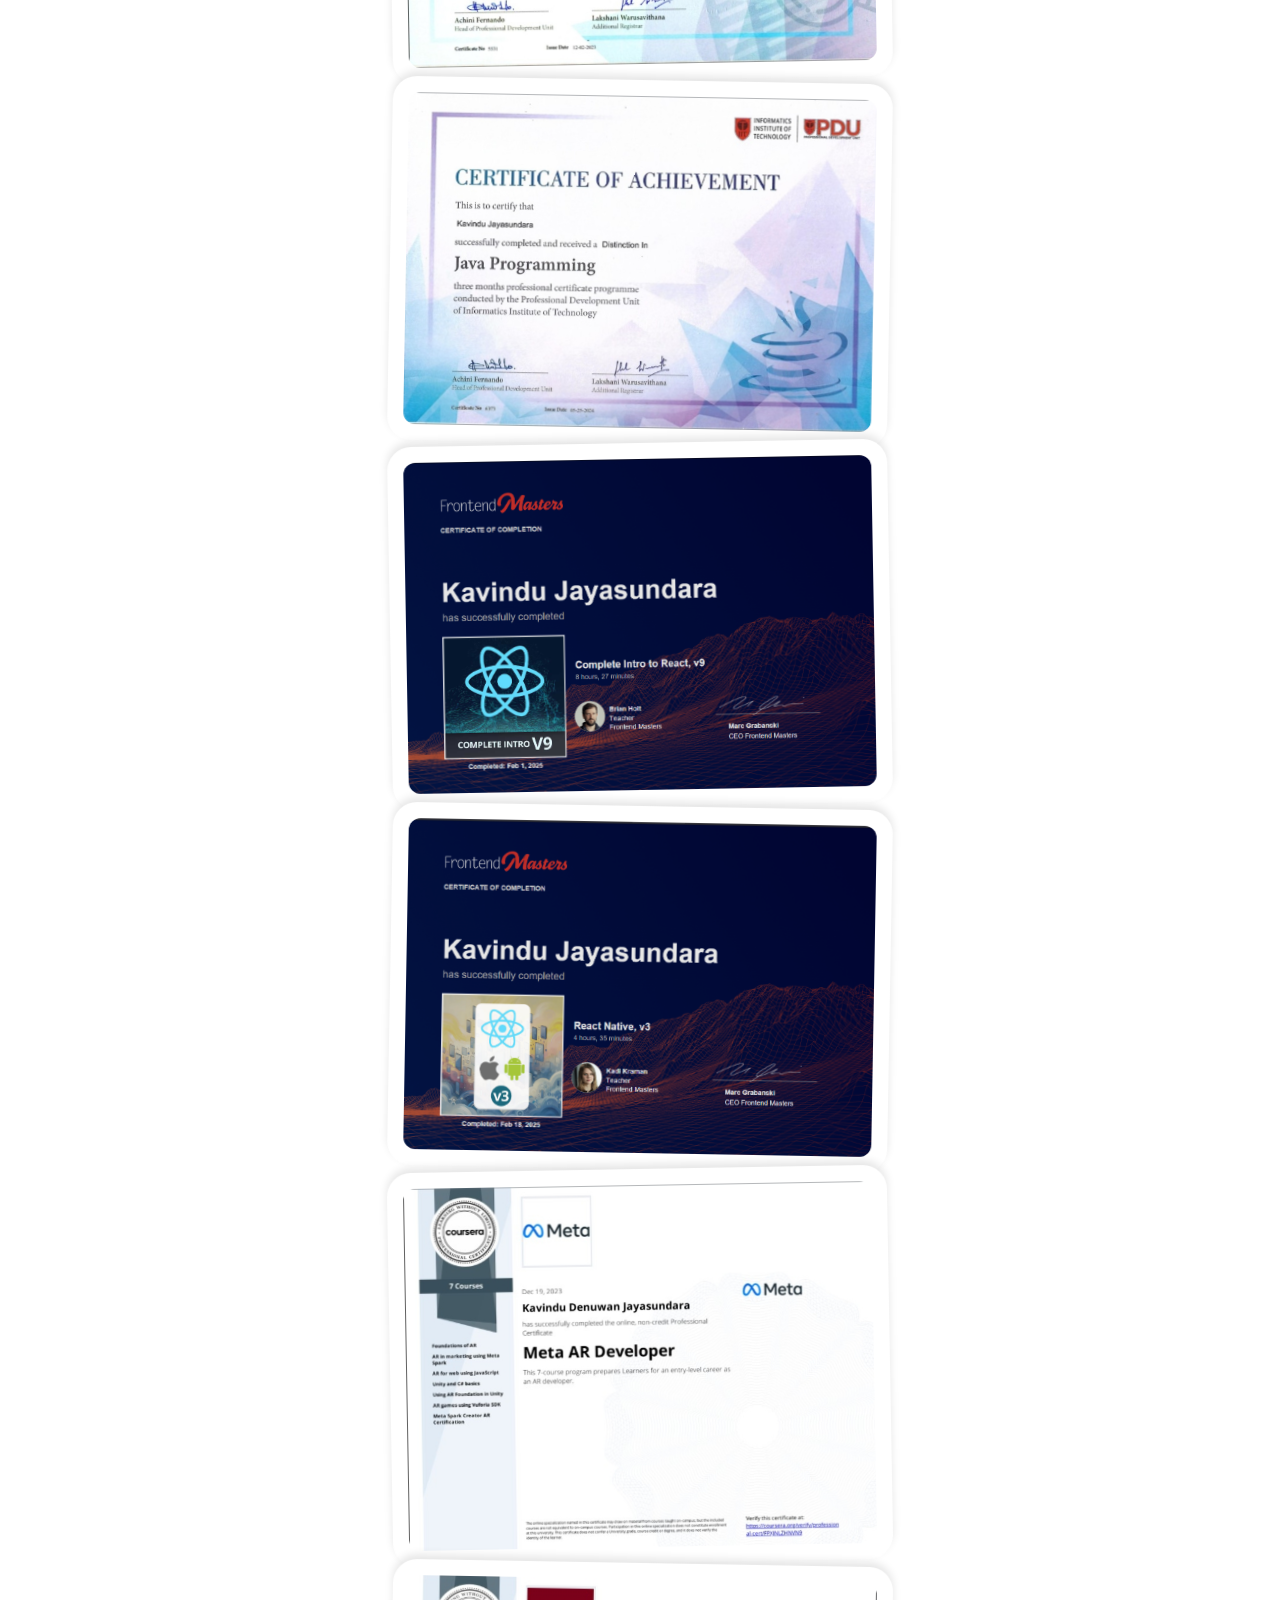
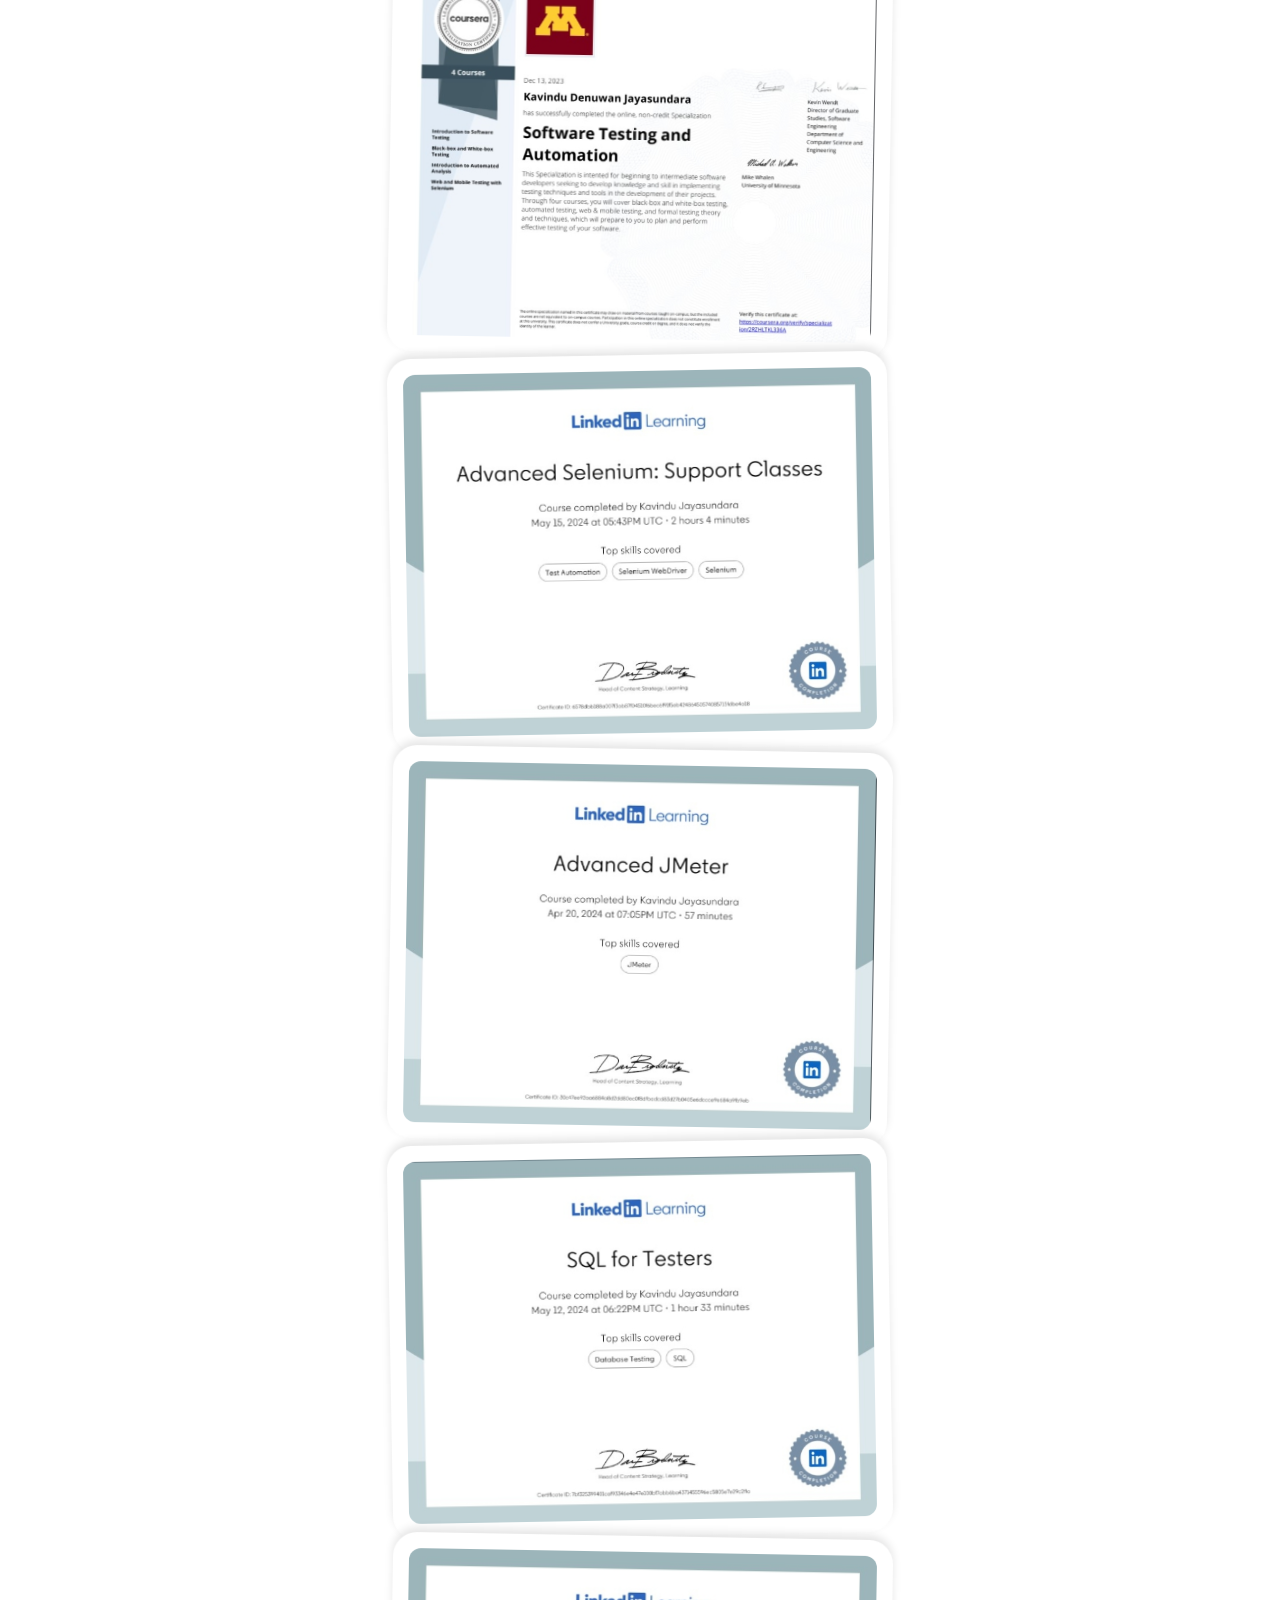
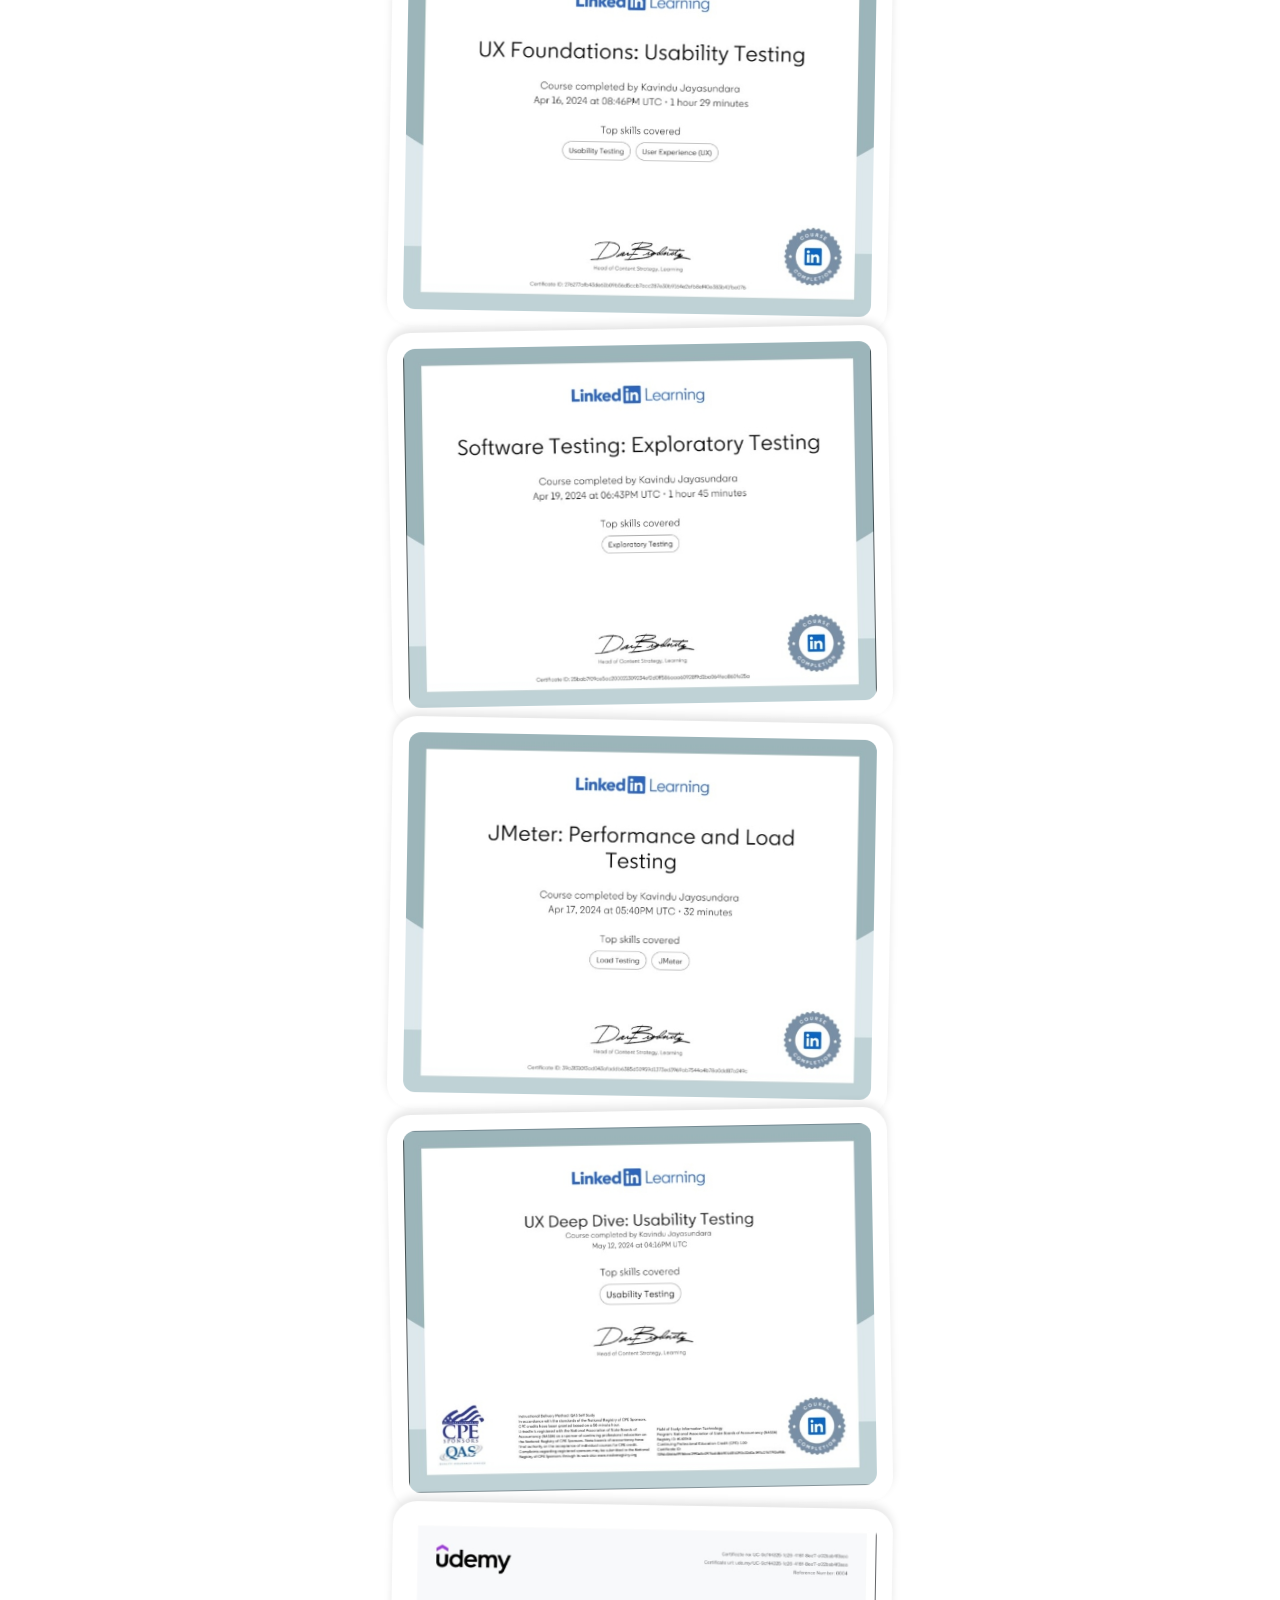
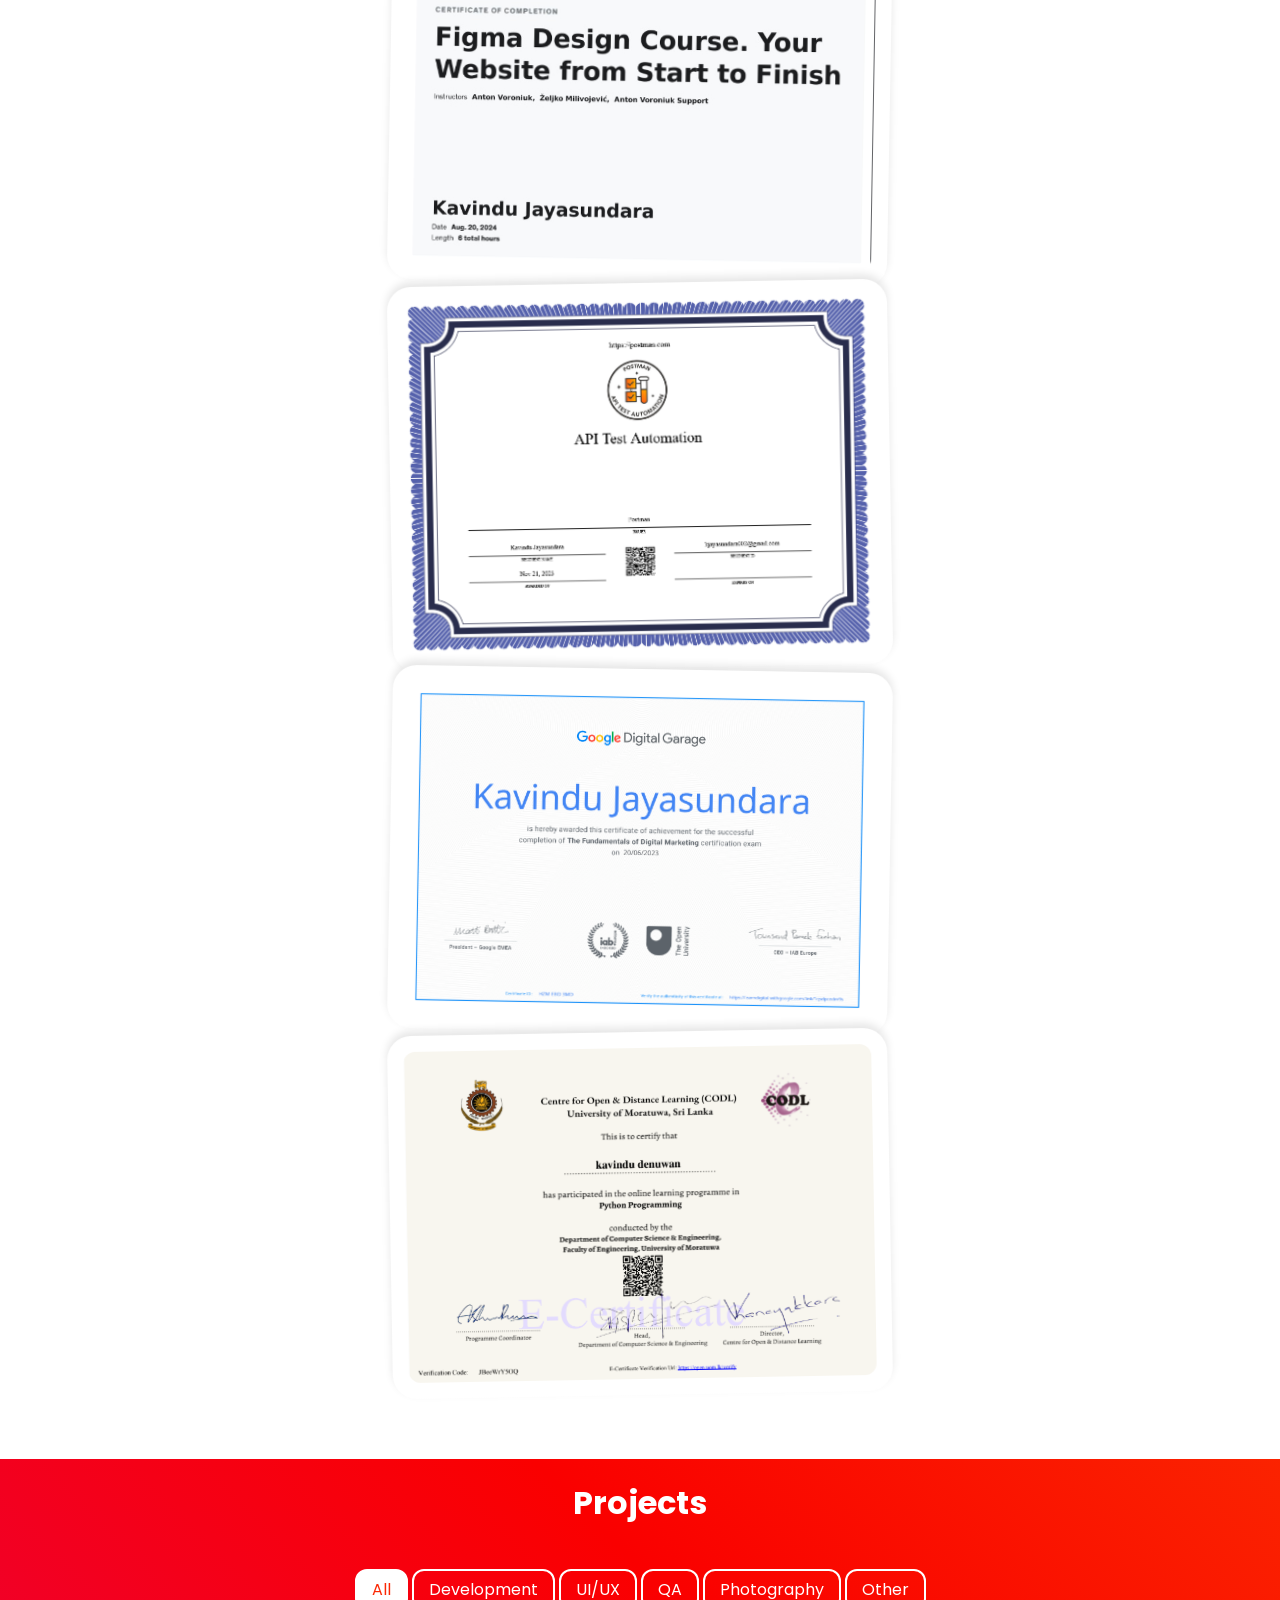
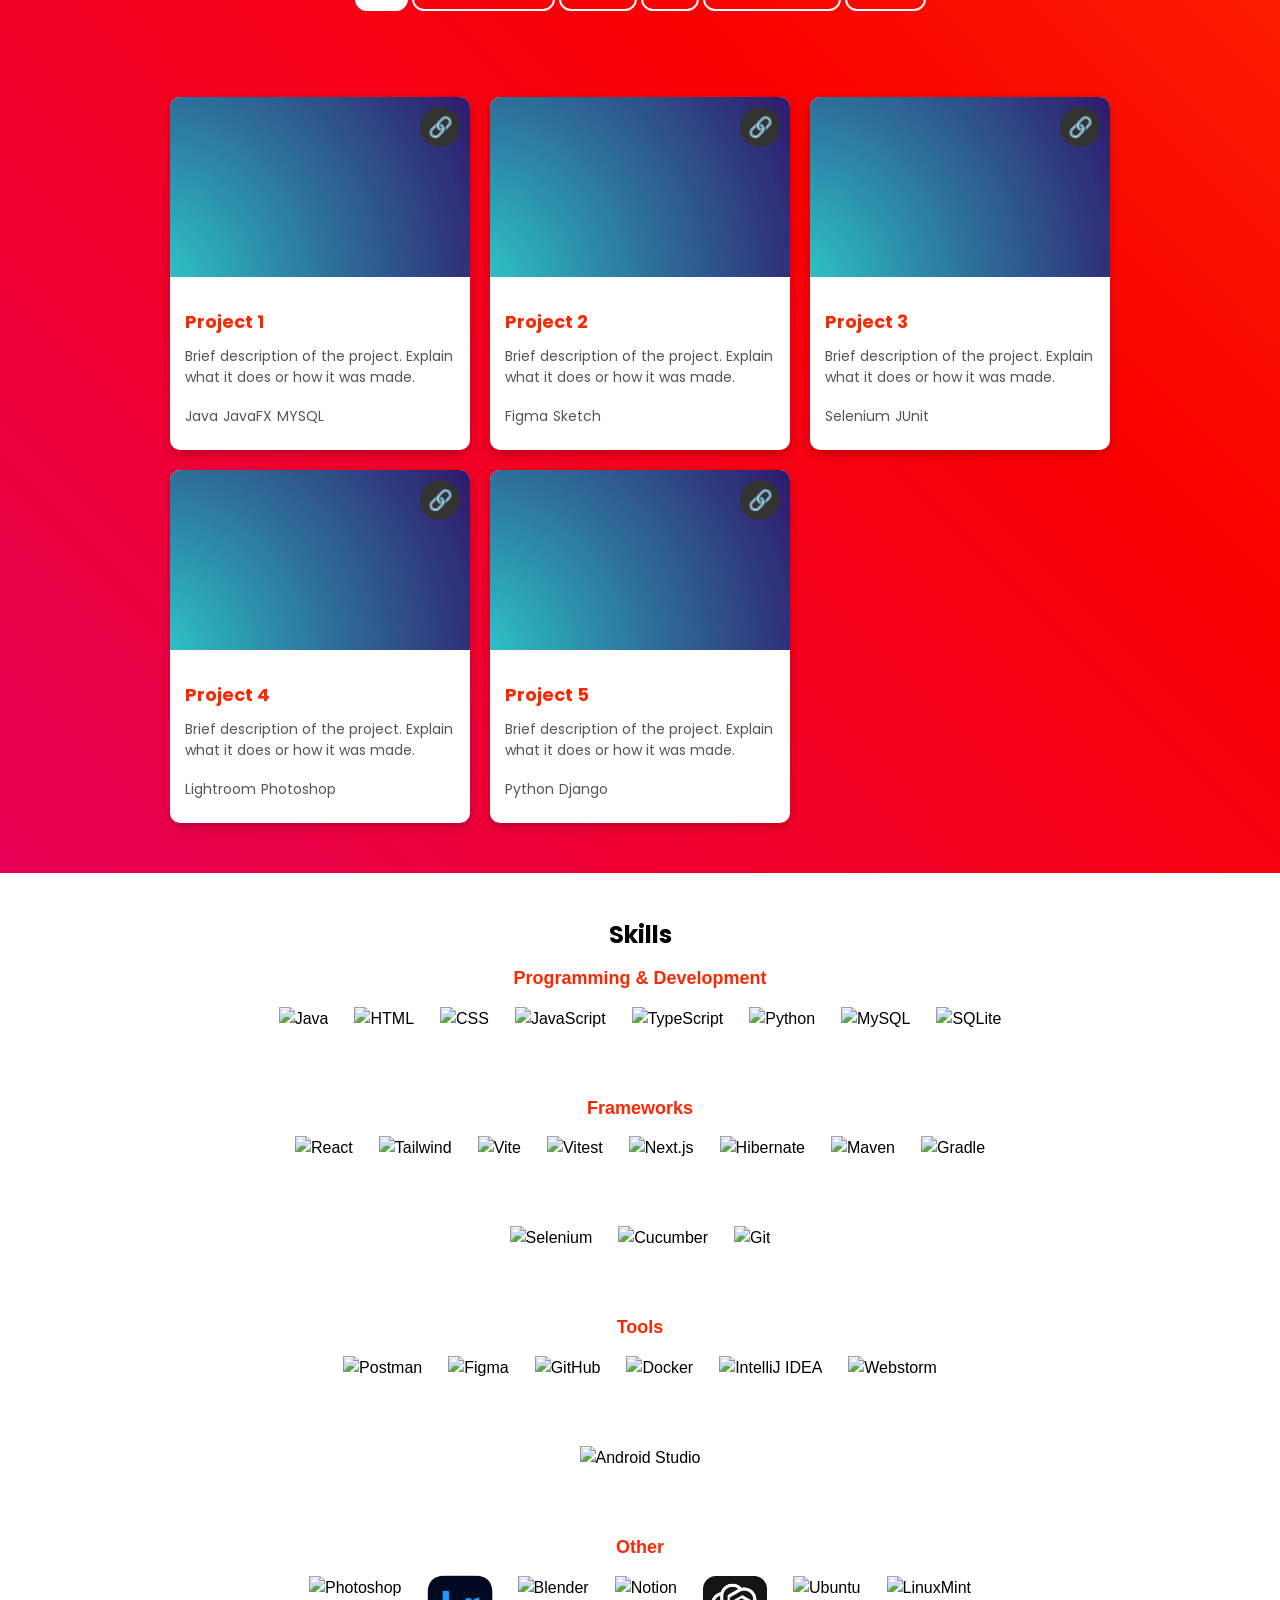
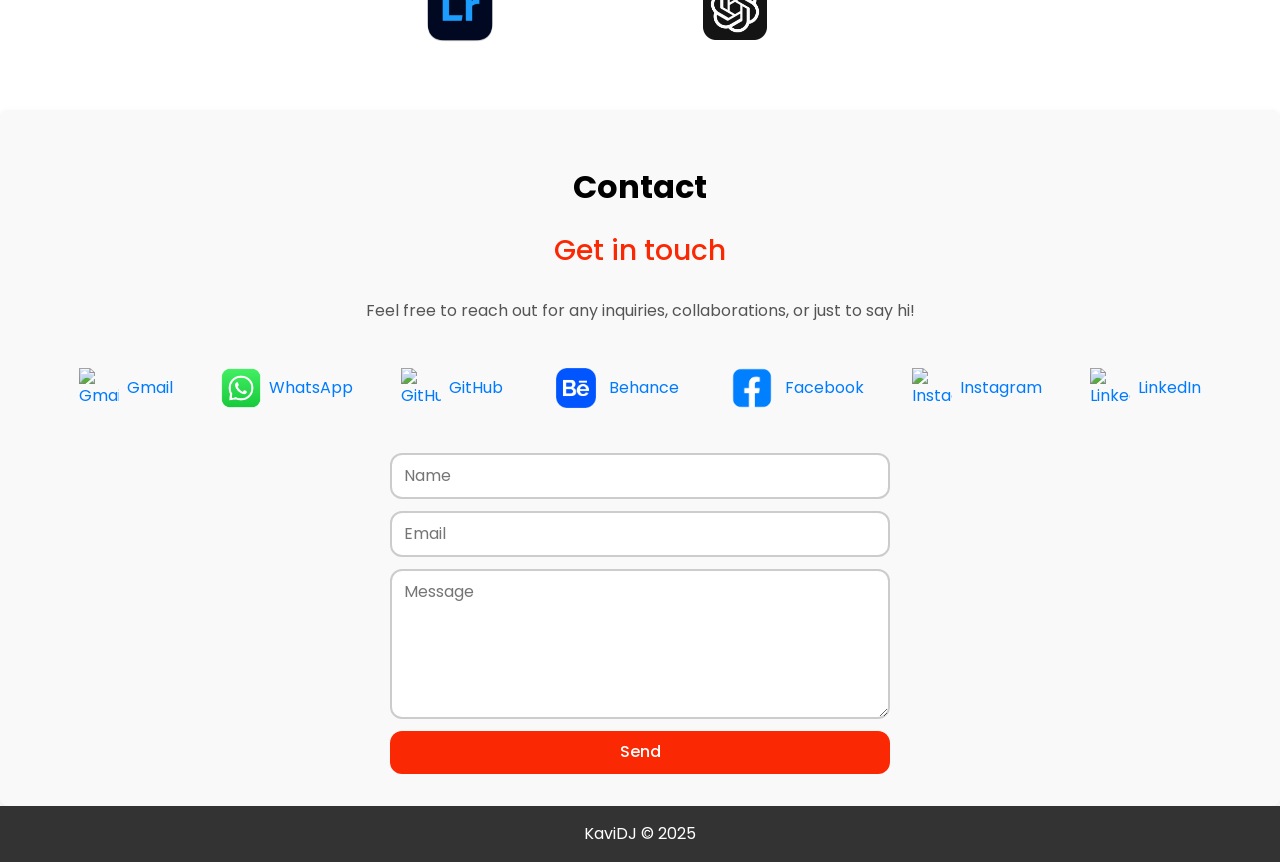
==== commit 74f66192: "added contact section" ====
--- a/index2.html
+++ b/index2.html
@@ -16,10 +16,10 @@
     <a href="/" class="logo-text poppins-bold">KaviDJ</a>
     <nav class="nav">
         <ul class="nav-links poppins-regular">
-            <li><a href="/">About</a> </li>
-            <li><a href="/">Projects</a> </li>
-            <li><a href="/">Skills</a> </li>
-            <li><a href="/">Contact</a> </li>
+            <li><a href="#about">About</a> </li>
+            <li><a href="#projects">Projects</a> </li>
+            <li><a href="#skills">Skills</a> </li>
+            <li><a href="#contact">Contact</a> </li>
         </ul>
     </nav>
 </header>
@@ -42,7 +42,7 @@
         </section>
     </div>
 
-    <section class="about">
+    <section id="about" class="about">
         <h2 class="section-title poppins-bold">About Me</h2>
 
         <p class="section-subtitle poppins-regular">
@@ -118,7 +118,6 @@
         <h2 class="certificate-title poppins-bold">Certificates</h2>
 
         <div class="certificates">
-
             <div class="c-card">
                 <img src="assets/certificates/c0.webp" alt="certificate0" class="c-card-img">
             </div>
@@ -173,13 +172,11 @@
             <div class="c-card">
                 <img src="assets/certificates/c26.webp" alt="certificate26" class="c-card-img">
             </div>
-
-
         </div>
 
     </section>
 
-    <section class="projects">
+    <section id="projects" class="projects">
         <h2 class="section-title poppins-bold">Projects</h2>
 
         <div class="filter-container poppins-regular">
@@ -277,7 +274,7 @@
         </div>
     </section>
 
-    <section class="skills">
+    <section id="skills" class="skills">
         <h2 class="section-title poppins-bold">Skills</h2>
         <div class="category">
             <h3>Programming & Development</h3>
@@ -337,14 +334,57 @@
         </div>
     </section>
 
-    <section class="contact">
-
+    <section id="contact" class="contact">
+        <h2 class="section-title poppins-bold">Contact</h2>
+
+        <h3 class="contact-h3 poppins-medium">Get in touch</h3>
+        <p class="contact-p poppins-regular">Feel free to reach out for any inquiries, collaborations, or just to say hi!</p>
+
+        <div class="contact-container poppins-regular">
+            <div class="contact-info">
+
+
+                <div class="contact-links">
+                    <a href="mailto:kdjtec02@gmail.com" class="contact-link" target="_blank">
+                        <img src="https://skillicons.dev/icons?i=gmail" alt="Gmail"> Gmail
+                    </a>
+                    <a href="https://wa.me/94771234567" class="contact-link" target="_blank">
+                        <img src="assets/whatsapp.png" alt="WhatsApp"> WhatsApp
+                    </a>
+                    <a href="https://github.com/KavinduJayasundara" class="contact-link" target="_blank">
+                        <img src="https://skillicons.dev/icons?i=github" alt="GitHub"> GitHub
+                    </a>
+                    <a href="https://www.behance.net/KavinduJayasundara" class="contact-link" target="_blank">
+                        <img src="assets/behance.png" alt="Behance" style="width: 50px"> Behance
+                    </a>
+                    <a href="https://www.facebook.com/KavinduJayasundara" class="contact-link" target="_blank">
+                        <img src="assets/fb.png" alt="Facebook" style="width: 50px"> Facebook
+                    </a>
+                    <a href="https://www.instagram.com/KavinduJayasundara" class="contact-link" target="_blank">
+                        <img src="https://skillicons.dev/icons?i=instagram" alt="Instagram"> Instagram
+                    </a>
+                    <a href="https://www.linkedin.com/in/kavindujayasundara/" class="contact-link" target="_blank">
+                        <img src="https://skillicons.dev/icons?i=linkedin" alt="LinkedIn"> LinkedIn
+                    </a>
+                </div>
+            </div>
+            <div class="contact-form">
+                <form action="https://formspree.io/f/xnqoqzqz" method="POST">
+                    <input type="text" name="name" placeholder="Name" required>
+                    <input type="email" name="email" placeholder="Email" required>
+                    <textarea name="message" placeholder="Message" required></textarea>
+                    <button type="submit" class="primary-button">Send</button>
+                </form>
+            </div>
+        </div>
     </section>
+
 </main>
 
 <footer>
-    <div class="footer-container">
+    <div class="footer-container poppins-regular">
         KaviDJ &copy; 2025
+        <button id="goTopBtn" class="go-top-button">Go to Top</button>
     </div>
 </footer>
 
--- a/styles.css
+++ b/styles.css
@@ -409,7 +409,7 @@
         margin-top: 4rem;
         margin-bottom: 2rem;
         position: sticky;
-        top: 0;
+        top: 20px;
         z-index: 10;
         background-color: rgba(255, 255, 255, 0.7); /* Optional: to ensure the title has a background */
         padding-right: 10rem;
@@ -424,7 +424,7 @@
 
     .c-card {
         position: sticky;
-        top: 0;
+        top: 90px;
         background: white;
         padding: 1rem;
         box-shadow: 0 -0.3rem 0.5rem rgba(0, 0, 0, 0.10);
@@ -790,6 +790,187 @@
         transform: scale(1.1);
     }
 
+    .contact {
+        padding: 2rem;
+        background-color: #f9f9f9;
+        border-radius: 8px;
+        box-shadow: 0 4px 8px rgba(0, 0, 0, 0.1);
+        margin-top: 2rem;
+        margin-left: auto;
+        margin-right: auto;
+    }
+
+    .contact .section-title{
+        font-size: 2rem;
+        font-weight: 700;
+        margin-bottom: 2rem;
+        text-align: center;
+    }
+
+    .contact-container {
+        display: flex;
+        flex-direction: column;
+        gap: 2rem;
+        align-items: center;
+
+    }
+
+    .contact-h3 {
+        font-size: 1.75rem;
+        margin-bottom: 2rem;
+        margin-top: 2rem;
+        color: var(--primary);
+        text-align: center;
+    }
+
+    .contact-p{
+        font-size: 1rem;
+        color: #555;
+        margin-bottom: 2rem;
+        text-align: center;
+    }
+
+    .contact-links {
+        display: flex;
+        flex-wrap: wrap;
+        justify-content: center;
+        gap: 1rem;
+    }
+
+    .contact-link {
+        display: flex;
+        align-items: center;
+        gap: 0.5rem;
+        font-size: 1rem;
+        color: #007bff;
+        text-decoration: none;
+        padding: 0.5rem 1rem;
+        border-radius: 4px;
+        transition: all 0.3s ease;
+        background-color: rgba(0, 123, 255, 0.1);
+    }
+
+    .contact-link img {
+        width: 40px;
+
+    }
+
+    .contact-link:hover {
+        color: white;
+        background-color: #007bff;
+    }
+
+    /* Responsive Design */
+    @media (max-width: 600px) {
+        .contact-links {
+            flex-direction: column;
+            align-items: center;
+        }
+    }
+
+    .contact-form {
+        width: 100%;
+        max-width: 500px;
+    }
+
+    .contact-form input,
+    .contact-form textarea {
+        width: 100%;
+        padding: 0.75rem;
+        border: 2px solid #ccc;
+        border-radius: 12px;
+        font-size: 1rem;
+        outline: none;
+        transition: border-color 0.3s ease;
+    }
+
+    .contact-form input:focus,
+    .contact-form textarea:focus {
+        border-color: var(--primary);
+    }
+
+    form{
+        display: flex;
+        flex-direction: column;
+        gap: 0.75rem;
+    }
+
+    .contact-form textarea {
+        min-height: 150px;
+        resize: vertical;
+    }
+
+    .contact-form button {
+        padding: 0.75rem;
+        border: none;
+        border-radius: 12px;
+        background-color: var(--primary);
+        color: white;
+        font-size: 1rem;
+        cursor: pointer;
+        transition: background-color 0.3s ease;
+        margin-top: 1rem;
+    }
+
+    .contact-form button:hover {
+        background-color: #0056b3;
+    }
+
+    /* Responsive Design */
+    @media (max-width: 600px) {
+        .contact {
+            padding: 1.5rem;
+        }
+
+        .contact-container {
+            gap: 1.5rem;
+        }
+
+        .contact-links {
+            flex-direction: column;
+        }
+
+        .contact-form {
+            width: 100%;
+        }
+    }
+
+    footer {
+        background-color: #333;
+        color: white;
+        padding: 1rem 0;
+        text-align: center;
+    }
+
+    .footer-container {
+        max-width: 1200px;
+        margin: 0 auto;
+        padding: 0 1rem;
+        font-size: 1rem;
+    }
+
+    .go-top-button {
+        display: none; /* Hidden by default */
+        position: fixed;
+        bottom: 20px;
+        right: 20px;
+        z-index: 99;
+        border: none;
+        outline: none;
+        background-color: #007bff;
+        color: white;
+        cursor: pointer;
+        padding: 15px;
+        border-radius: 10px;
+        font-size: 18px;
+        transition: background-color 0.3s ease;
+    }
+
+    .go-top-button:hover {
+        background-color: #0056b3;
+    }
+
+
 
 }
 
